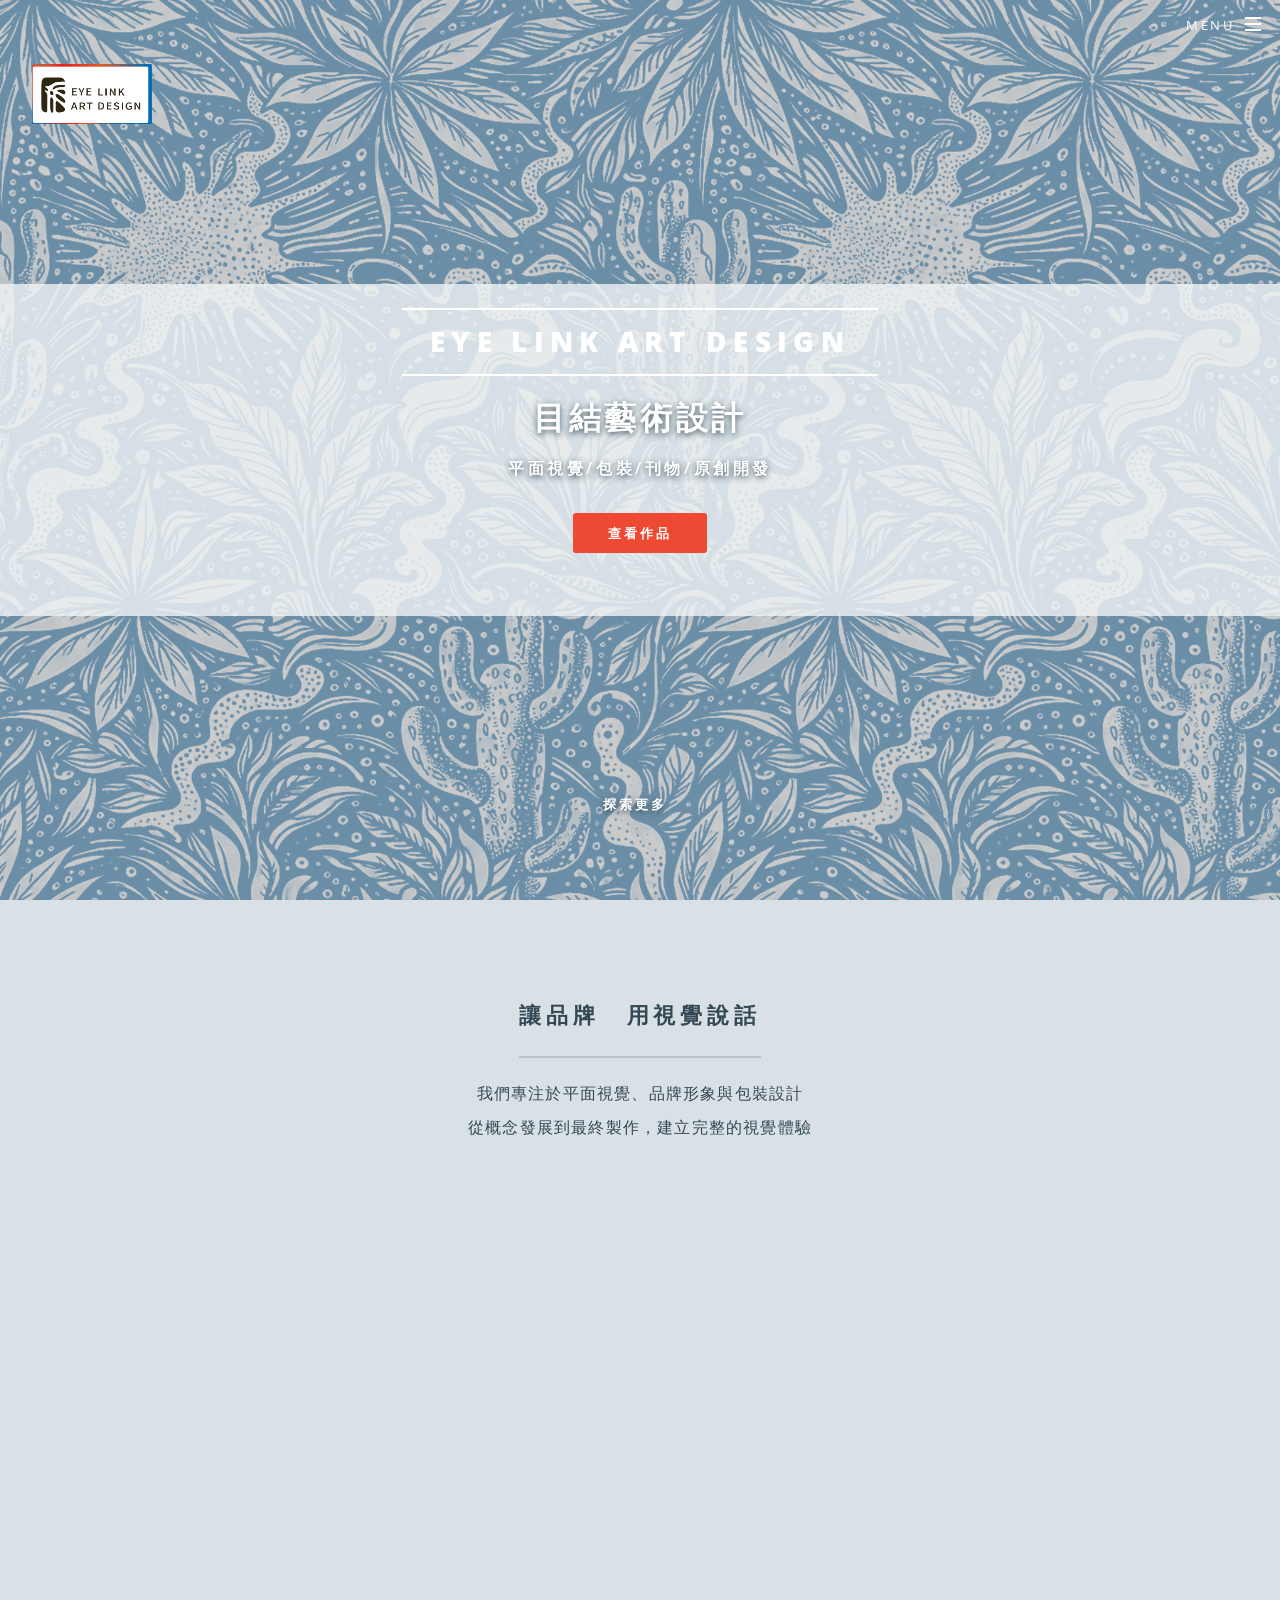
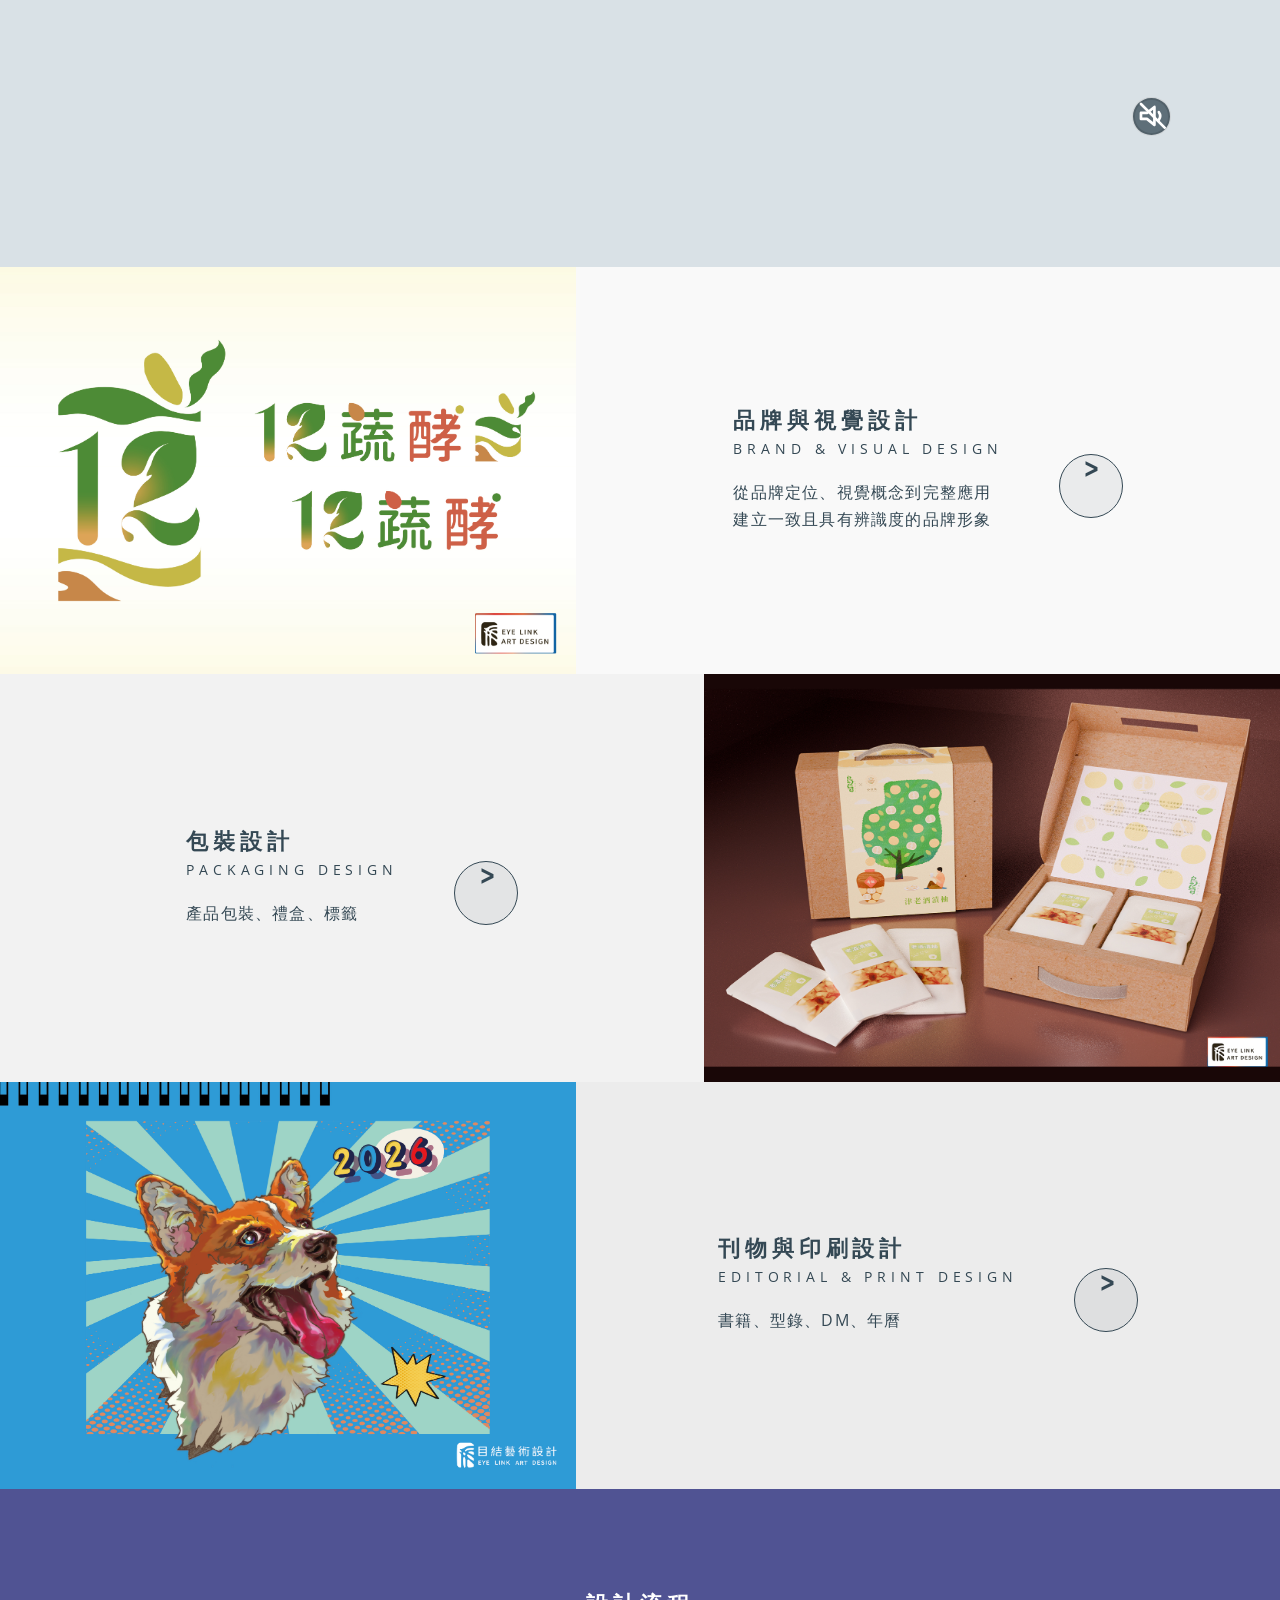
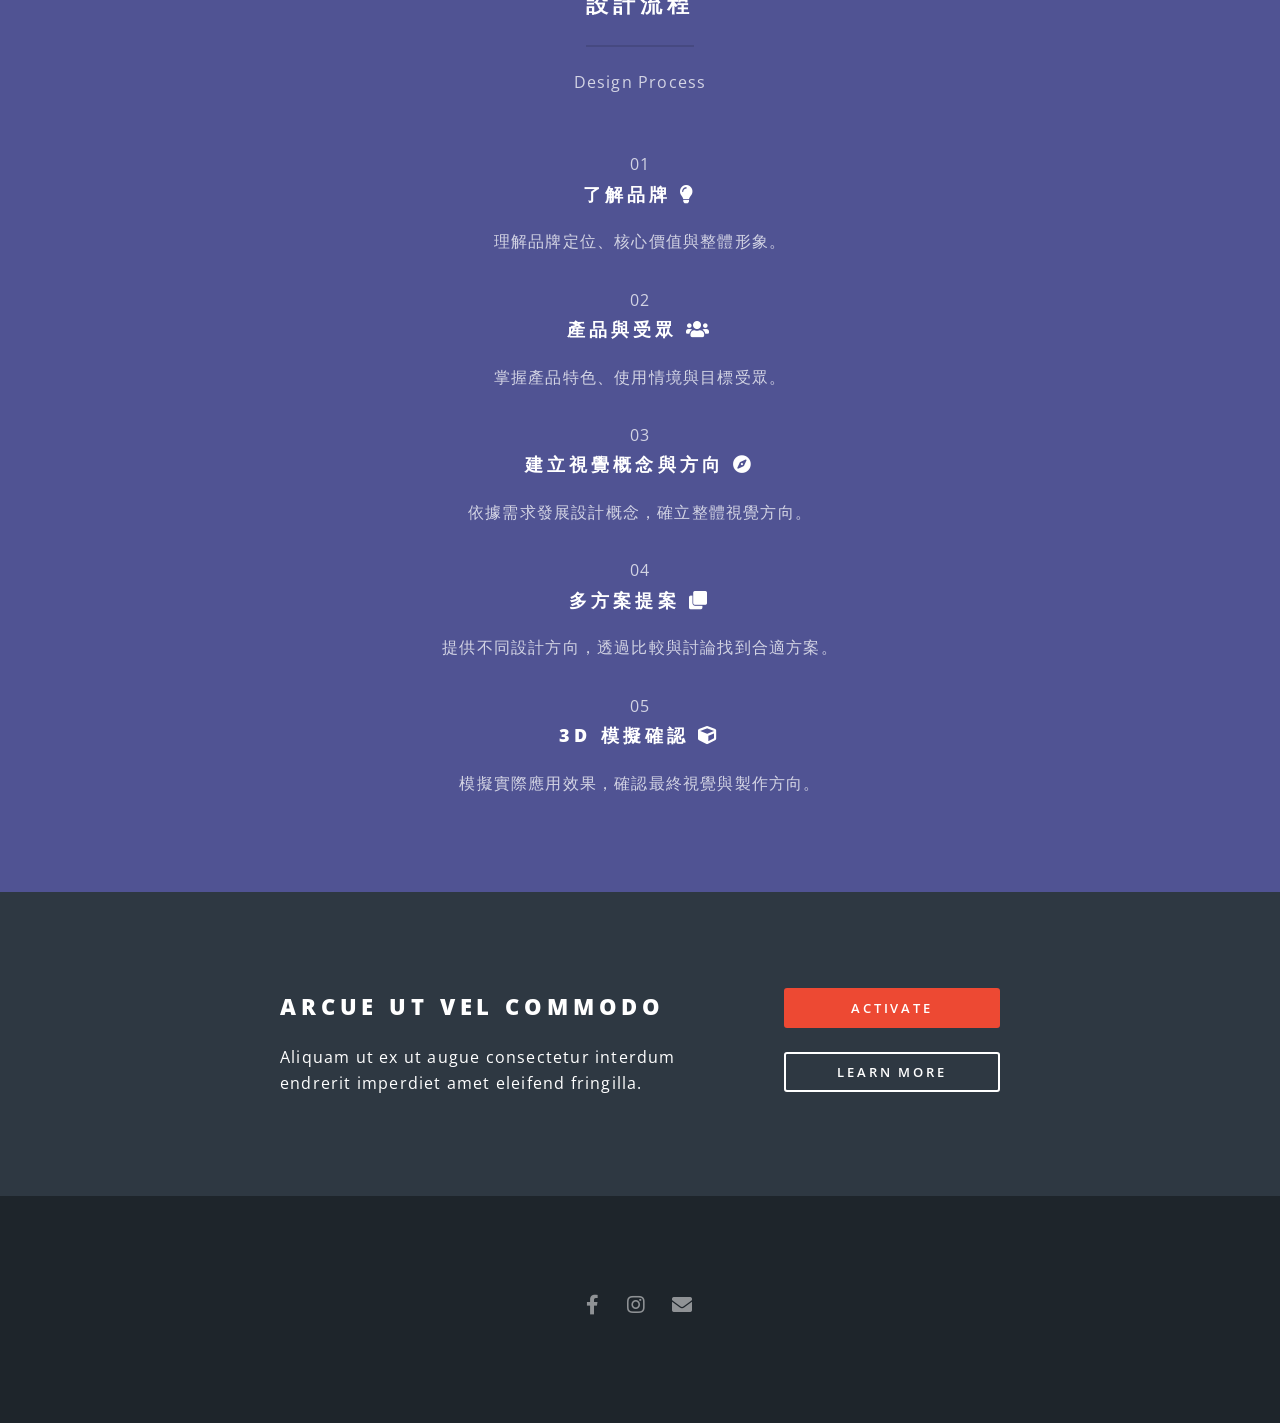
==== index.html @ 2009f918 "Add files via upload" ====
<!DOCTYPE HTML>
<!--
	EyeLink Art Design by HTML5 UP
	html5up.net | @ajlkn
	Free for personal and commercial use under the CCA 3.0 license (html5up.net/license)
-->
<html>
	<head>
		<title>Eye Link Art Design</title>
		<meta charset="utf-8" />
		<meta name="viewport" content="width=device-width, initial-scale=1, user-scalable=no" />
		<link rel="stylesheet" href="assets/css/main.css" />
		<noscript><link rel="stylesheet" href="assets/css/noscript.css" /></noscript>
	</head>
	<body class="landing is-preload">

		<!-- Page Wrapper -->
			<div id="page-wrapper">

				<!-- Header -->
					<header id="header" class="alt">
						<img class="logo-animation" src="images/logo.png" alt="Eye Link Art Design">
						<h1><a href="index.html">Eye Link Art Design</a></h1>
						<nav id="nav">
							<ul>
								<li class="special">
									<a href="#menu" class="menuToggle"><span>Menu</span></a>
									<div id="menu">
										<ul>
											<li><a href="#banner">首頁</a></li>
											<li><a href="#one">關於我們</a></li>
											<li><a href="#two">作品案例</a></li>
											<li><a href="#three">設計流程</a></li>
											<li><a href="#cta">聯絡我們</a></li>
										</ul>
									</div>
								</li>
							</ul>
						</nav>
					</header>

				<!-- Banner -->
					<section id="banner">
					<div class="inner">
							<h2>Eye Link Art Design</h2>
							<p>
								<span class="banner-line">目結藝術設計</span>
								<span class="banner-line">平面視覺/包裝/刊物/原創開發</span>
							</p>	
							<ul class="actions special">
								<li><a href="#two" class="button primary">查看作品</a></li>
							</ul>
						</div>
						<a href="#one" class="more scrolly">探索更多</a>
					</section>

				<!-- One -->
					<section id="one" class="wrapper style1 special">
						<div class="inner">
							<header class="major">
								<h2>讓品牌　用視覺說話</h2>
								<p>
									<span class="about-line">我們專注於平面視覺、品牌形象與包裝設計</span>
									<span class="about-line">從概念發展到最終製作，建立完整的視覺體驗</span>
								</p>	
							</header>
						</div>

						<!-- About Video -->
						 <div class="about-video">
							<video autoplay muted loop playsinline>
								<source src="images/video.mp4" type="video/mp4">
								您的瀏覽器不支援影片播放。
							</video>

							<button class="video-sound" type="button" aria-label="開啟聲音">
								<svg class="sound-icon" viewBox="0 0 24 24" aria-hidden="true">
									<path d="M4 10v4h4l5 4V6l-5 4H4z"></path>
									<path d="M16 9.5c1 1.4 1 3.6 0 5"></path>
									<path class="sound-mute-line" d="M4 4L20 20"></path>
								</svg>	
							</button>	
						</div>

					</section>

				<!-- Two -->
					<section id="two" class="wrapper alt style2">
						<section class="spotlight">
							<div class="image">
								<img src="images/pic01.jpg" alt="" />
							</div>
							
							<div class="content">
								<div class="service-text">
								<h2>
									品牌與視覺設計<br />
									<span class="en-title">Brand & Visual Design</span>
								</h2>
								<p>
									<span class="two-line">從品牌定位、視覺概念到完整應用</span>
									<span class="two-line">建立一致且具有辨識度的品牌形象</span>
								</p>	
								</div>

								<a href="branding.html" class="service-arrow" aria-label="查看品牌與視覺設計作品">
									<span>˃</span>
								</a>
							</div>
						</section>
						<section class="spotlight">
							<div class="image">
								<img src="images/pic02.jpg" alt="" />
							</div>
							
							<div class="content">
								<div class="service-text">
								<h2>
									包裝設計<br />
									<span class="en-title">Packaging Design</span>
								</h2>	
								<p>產品包裝、禮盒、標籤</p>
								</div>

								<a href="packaging.html" class="service-arrow" aria-label="查看包裝設計作品">
									<span>˃</span>
								</a>
							</div>		
						</section>
						<section class="spotlight">
							<div class="image">
								<img src="images/pic03.jpg" alt="" />
							</div>
							
							<div class="content">
								<div class="service-text">
								<h2>
									刊物與印刷設計<br />
									<span class="en-title">Editorial & Print Design</span>
								</h2>	
								<p>書籍、型錄、DM、年曆</p>
								</div>

								<a href="publication.html" class="service-arrow" aria-label="查看刊物與印刷設計作品">
									<span>˃</span>
								</a>
							</div>	
						</section>
					</section>

				<!-- Three -->
					<section id="three" class="wrapper style3 special">
						<div class="inner">
							<header class="major">
								<h2>設計流程</h2>
								<p>Design Process</p>
							</header>

							<div class="design-process">

								<div class="process-item">
									<span class="process-number">01</span>
									<h3>了解品牌 <span class="process-icon icon solid fa-lightbulb"></span></h3>
									<p>理解品牌定位、核心價值與整體形象。</p>
								</div>	

								<div class="process-item">
									<span class="process-number">02</span>
									<h3>產品與受眾 <span class="process-icon icon solid fa-users"></span></h3>
									<p>掌握產品特色、使用情境與目標受眾。</p>
								</div>

								<div class="process-item">
									<span class="process-number">03</span>
									<h3>建立視覺概念與方向 <span class="process-icon icon solid fa-compass"></span></h3>
									<p>依據需求發展設計概念，確立整體視覺方向。</p>
								</div>

								<div class="process-item">
									<span class="process-number">04</span>
									<h3>多方案提案 <span class="process-icon icon solid fa-clone"></span></h3>
									<p>提供不同設計方向，透過比較與討論找到合適方案。</p>
								</div>

								<div class="process-item">
									<span class="process-number">05</span>
									<h3>3D 模擬確認 <span class="process-icon icon solid fa-cube"></span></h3>
									<p>模擬實際應用效果，確認最終視覺與製作方向。</p>
								</div>

							</div>
							
						</div>
					</section>

				<!-- CTA -->
					<section id="cta" class="wrapper style4">
						<div class="inner">
							<header>
								<h2>Arcue ut vel commodo</h2>
								<p>Aliquam ut ex ut augue consectetur interdum endrerit imperdiet amet eleifend fringilla.</p>
							</header>
							<ul class="actions stacked">
								<li><a href="#" class="button fit primary">Activate</a></li>
								<li><a href="#" class="button fit">Learn More</a></li>
							</ul>
						</div>
					</section>

				<!-- Footer -->
					<footer id="footer">
						<ul class="icons">
							<li><a href="#" class="icon brands fa-facebook-f"><span class="label">Facebook</span></a></li>
							<li><a href="#" class="icon brands fa-instagram"><span class="label">Instagram</span></a></li>
							<li><a href="#" class="icon solid fa-envelope"><span class="label">Email</span></a></li>
						</ul>
					</footer>

			</div>

		<!-- Scripts -->
			<script src="assets/js/jquery.min.js"></script>
			<script src="assets/js/jquery.scrollex.min.js"></script>
			<script src="assets/js/jquery.scrolly.min.js"></script>
			<script src="assets/js/browser.min.js"></script>
			<script src="assets/js/breakpoints.min.js"></script>
			<script src="assets/js/util.js"></script>
			<script src="assets/js/main.js"></script>

	<script>
    const video = document.querySelector('#one .about-video video');
    const soundButton = document.querySelector('#one .video-sound');
    const muteLine = document.querySelector('#one .sound-mute-line');

    video.volume = 0.8;

    soundButton.addEventListener('click', function () {
        video.muted = !video.muted;

        if (video.muted) {
            muteLine.style.display = 'block';
            this.setAttribute('aria-label', '開啟聲音');
        } else {
            muteLine.style.display = 'none';
            this.setAttribute('aria-label', '關閉聲音');
            video.play();
        }
    });
</script>		
	</body>
</html>
---- assets/css/main.css ----
@import url(fontawesome-all.min.css);
@import url("https://fonts.googleapis.com/css?family=Open+Sans:400,400italic,600,600italic,800,800italic");

/*
	Spectral by HTML5 UP
	html5up.net | @ajlkn
	Free for personal and commercial use under the CCA 3.0 license (html5up.net/license)
*/

html, body, div, span, applet, object,
iframe, h1, h2, h3, h4, h5, h6, p, blockquote,
pre, a, abbr, acronym, address, big, cite,
code, del, dfn, em, img, ins, kbd, q, s, samp,
small, strike, strong, sub, sup, tt, var, b,
u, i, center, dl, dt, dd, ol, ul, li, fieldset,
form, label, legend, table, caption, tbody,
tfoot, thead, tr, th, td, article, aside,
canvas, details, embed, figure, figcaption,
footer, header, hgroup, menu, nav, output, ruby,
section, summary, time, mark, audio, video {
	margin: 0;
	padding: 0;
	border: 0;
	font-size: 100%;
	font: inherit;
	vertical-align: baseline;}

article, aside, details, figcaption, figure,
footer, header, hgroup, menu, nav, section {
	display: block;}

body {
	line-height: 1;
}

ol, ul {
	list-style: none;
}

blockquote, q {
	quotes: none;
}

	blockquote:before, blockquote:after, q:before, q:after {
		content: '';
		content: none;
	}

table {
	border-collapse: collapse;
	border-spacing: 0;
}

body {
	-webkit-text-size-adjust: none;
}

mark {
	background-color: transparent;
	color: inherit;
}

input::-moz-focus-inner {
	border: 0;
	padding: 0;
}

input, select, textarea {
	-moz-appearance: none;
	-webkit-appearance: none;
	-ms-appearance: none;
	appearance: none;
}

/* Basic */

	@-ms-viewport {
		width: device-width;
	}

	html {
		box-sizing: border-box;
	}

	*, *:before, *:after {
		box-sizing: inherit;
	}

	body {
		background: #2e3842;
	}

		body.is-preload *, body.is-preload *:before, body.is-preload *:after {
			-moz-animation: none !important;
			-webkit-animation: none !important;
			-ms-animation: none !important;
			animation: none !important;
			-moz-transition: none !important;
			-webkit-transition: none !important;
			-ms-transition: none !important;
			transition: none !important;
		}

	body, input, select, textarea {
		color: #fff;
		font-family: "Open Sans", Helvetica, sans-serif;
		font-size: 15pt;
		font-weight: 400;
		letter-spacing: 0.075em;
		line-height: 1.65em;
	}

		@media screen and (max-width: 1680px) {

			body, input, select, textarea {
				font-size: 13pt;
			}

		}

		@media screen and (max-width: 1280px) {

			body, input, select, textarea {
				font-size: 12pt;
			}

		}

		@media screen and (max-width: 736px) {

			body, input, select, textarea {
				font-size: 11pt;
				letter-spacing: 0.0375em;
			}

		}

	a {
		-moz-transition: color 0.2s ease, border-bottom-color 0.2s ease;
		-webkit-transition: color 0.2s ease, border-bottom-color 0.2s ease;
		-ms-transition: color 0.2s ease, border-bottom-color 0.2s ease;
		transition: color 0.2s ease, border-bottom-color 0.2s ease;
		border-bottom: dotted 1px;
		color: inherit;
		text-decoration: none;
	}

		a:hover {
			border-bottom-color: transparent;
		}

	strong, b {
		color: #fff;
		font-weight: 600;
	}

	em, i {
		font-style: italic;
	}

	p {
		margin: 0 0 2em 0;
	}

	h1, h2, h3, h4, h5, h6 {
		color: #fff;
		font-weight: 800;
		letter-spacing: 0.225em;
		line-height: 1em;
		margin: 0 0 1em 0;
		text-transform: uppercase;
	}

		h1 a, h2 a, h3 a, h4 a, h5 a, h6 a {
			color: inherit;
			text-decoration: none;
		}

	h2 {
		font-size: 1.35em;
		line-height: 1.75em;
	}

		@media screen and (max-width: 736px) {

			h2 {
				font-size: 1.1em;
				line-height: 1.65em;
			}

		}

	h3 {
		font-size: 1.15em;
		line-height: 1.75em;
	}

		@media screen and (max-width: 736px) {

			h3 {
				font-size: 1em;
				line-height: 1.65em;
			}

		}

	h4 {
		font-size: 1em;
		line-height: 1.5em;
	}

	h5 {
		font-size: 0.8em;
		line-height: 1.5em;
	}

	h6 {
		font-size: 0.7em;
		line-height: 1.5em;
	}

	sub {
		font-size: 0.8em;
		position: relative;
		top: 0.5em;
	}

	sup {
		font-size: 0.8em;
		position: relative;
		top: -0.5em;
	}

	hr {
		border: 0;
		border-bottom: solid 2px #fff;
		margin: 3em 0;
	}

		hr.major {
			margin: 4.5em 0;
		}

	blockquote {
		border-left: solid 4px #fff;
		font-style: italic;
		margin: 0 0 2em 0;
		padding: 0.5em 0 0.5em 2em;
	}

	code {
		background: rgba(144, 144, 144, 0.25);
		border-radius: 3px;
		font-family: "Courier New", monospace;
		font-size: 0.9em;
		letter-spacing: 0;
		margin: 0 0.25em;
		padding: 0.25em 0.65em;
	}

	pre {
		-webkit-overflow-scrolling: touch;
		font-family: "Courier New", monospace;
		font-size: 0.9em;
		margin: 0 0 2em 0;
	}

		pre code {
			display: block;
			line-height: 1.75em;
			padding: 1em 1.5em;
			overflow-x: auto;
		}

	.align-left {
		text-align: left;
	}

	.align-center {
		text-align: center;
	}

	.align-right {
		text-align: right;
	}

/* Row */

	.row {
		display: flex;
		flex-wrap: wrap;
		box-sizing: border-box;
		align-items: stretch;
	}

		.row > * {
			box-sizing: border-box;
		}

		.row.gtr-uniform > * > :last-child {
			margin-bottom: 0;
		}

		.row.aln-left {
			justify-content: flex-start;
		}

		.row.aln-center {
			justify-content: center;
		}

		.row.aln-right {
			justify-content: flex-end;
		}

		.row.aln-top {
			align-items: flex-start;
		}

		.row.aln-middle {
			align-items: center;
		}

		.row.aln-bottom {
			align-items: flex-end;
		}

		.row > .imp {
			order: -1;
		}

		.row > .col-1 {
			width: 8.33333%;
		}

		.row > .off-1 {
			margin-left: 8.33333%;
		}

		.row > .col-2 {
			width: 16.66667%;
		}

		.row > .off-2 {
			margin-left: 16.66667%;
		}

		.row > .col-3 {
			width: 25%;
		}

		.row > .off-3 {
			margin-left: 25%;
		}

		.row > .col-4 {
			width: 33.33333%;
		}

		.row > .off-4 {
			margin-left: 33.33333%;
		}

		.row > .col-5 {
			width: 41.66667%;
		}

		.row > .off-5 {
			margin-left: 41.66667%;
		}

		.row > .col-6 {
			width: 50%;
		}

		.row > .off-6 {
			margin-left: 50%;
		}

		.row > .col-7 {
			width: 58.33333%;
		}

		.row > .off-7 {
			margin-left: 58.33333%;
		}

		.row > .col-8 {
			width: 66.66667%;
		}

		.row > .off-8 {
			margin-left: 66.66667%;
		}

		.row > .col-9 {
			width: 75%;
		}

		.row > .off-9 {
			margin-left: 75%;
		}

		.row > .col-10 {
			width: 83.33333%;
		}

		.row > .off-10 {
			margin-left: 83.33333%;
		}

		.row > .col-11 {
			width: 91.66667%;
		}

		.row > .off-11 {
			margin-left: 91.66667%;
		}

		.row > .col-12 {
			width: 100%;
		}

		.row > .off-12 {
			margin-left: 100%;
		}

		.row.gtr-0 {
			margin-top: 0;
			margin-left: 0em;
		}

			.row.gtr-0 > * {
				padding: 0 0 0 0em;
			}

			.row.gtr-0.gtr-uniform {
				margin-top: 0em;
			}

				.row.gtr-0.gtr-uniform > * {
					padding-top: 0em;
				}

		.row.gtr-25 {
			margin-top: 0;
			margin-left: -0.375em;
		}

			.row.gtr-25 > * {
				padding: 0 0 0 0.375em;
			}

			.row.gtr-25.gtr-uniform {
				margin-top: -0.375em;
			}

				.row.gtr-25.gtr-uniform > * {
					padding-top: 0.375em;
				}

		.row.gtr-50 {
			margin-top: 0;
			margin-left: -0.75em;
		}

			.row.gtr-50 > * {
				padding: 0 0 0 0.75em;
			}

			.row.gtr-50.gtr-uniform {
				margin-top: -0.75em;
			}

				.row.gtr-50.gtr-uniform > * {
					padding-top: 0.75em;
				}

		.row {
			margin-top: 0;
			margin-left: -1.5em;
		}

			.row > * {
				padding: 0 0 0 1.5em;
			}

			.row.gtr-uniform {
				margin-top: -1.5em;
			}

				.row.gtr-uniform > * {
					padding-top: 1.5em;
				}

		.row.gtr-150 {
			margin-top: 0;
			margin-left: -2.25em;
		}

			.row.gtr-150 > * {
				padding: 0 0 0 2.25em;
			}

			.row.gtr-150.gtr-uniform {
				margin-top: -2.25em;
			}

				.row.gtr-150.gtr-uniform > * {
					padding-top: 2.25em;
				}

		.row.gtr-200 {
			margin-top: 0;
			margin-left: -3em;
		}

			.row.gtr-200 > * {
				padding: 0 0 0 3em;
			}

			.row.gtr-200.gtr-uniform {
				margin-top: -3em;
			}

				.row.gtr-200.gtr-uniform > * {
					padding-top: 3em;
				}

		@media screen and (max-width: 1680px) {

			.row {
				display: flex;
				flex-wrap: wrap;
				box-sizing: border-box;
				align-items: stretch;
			}

				.row > * {
					box-sizing: border-box;
				}

				.row.gtr-uniform > * > :last-child {
					margin-bottom: 0;
				}

				.row.aln-left {
					justify-content: flex-start;
				}

				.row.aln-center {
					justify-content: center;
				}

				.row.aln-right {
					justify-content: flex-end;
				}

				.row.aln-top {
					align-items: flex-start;
				}

				.row.aln-middle {
					align-items: center;
				}

				.row.aln-bottom {
					align-items: flex-end;
				}

				.row > .imp-xlarge {
					order: -1;
				}

				.row > .col-1-xlarge {
					width: 8.33333%;
				}

				.row > .off-1-xlarge {
					margin-left: 8.33333%;
				}

				.row > .col-2-xlarge {
					width: 16.66667%;
				}

				.row > .off-2-xlarge {
					margin-left: 16.66667%;
				}

				.row > .col-3-xlarge {
					width: 25%;
				}

				.row > .off-3-xlarge {
					margin-left: 25%;
				}

				.row > .col-4-xlarge {
					width: 33.33333%;
				}

				.row > .off-4-xlarge {
					margin-left: 33.33333%;
				}

				.row > .col-5-xlarge {
					width: 41.66667%;
				}

				.row > .off-5-xlarge {
					margin-left: 41.66667%;
				}

				.row > .col-6-xlarge {
					width: 50%;
				}

				.row > .off-6-xlarge {
					margin-left: 50%;
				}

				.row > .col-7-xlarge {
					width: 58.33333%;
				}

				.row > .off-7-xlarge {
					margin-left: 58.33333%;
				}

				.row > .col-8-xlarge {
					width: 66.66667%;
				}

				.row > .off-8-xlarge {
					margin-left: 66.66667%;
				}

				.row > .col-9-xlarge {
					width: 75%;
				}

				.row > .off-9-xlarge {
					margin-left: 75%;
				}

				.row > .col-10-xlarge {
					width: 83.33333%;
				}

				.row > .off-10-xlarge {
					margin-left: 83.33333%;
				}

				.row > .col-11-xlarge {
					width: 91.66667%;
				}

				.row > .off-11-xlarge {
					margin-left: 91.66667%;
				}

				.row > .col-12-xlarge {
					width: 100%;
				}

				.row > .off-12-xlarge {
					margin-left: 100%;
				}

				.row.gtr-0 {
					margin-top: 0;
					margin-left: 0em;
				}

					.row.gtr-0 > * {
						padding: 0 0 0 0em;
					}

					.row.gtr-0.gtr-uniform {
						margin-top: 0em;
					}

						.row.gtr-0.gtr-uniform > * {
							padding-top: 0em;
						}

				.row.gtr-25 {
					margin-top: 0;
					margin-left: -0.375em;
				}

					.row.gtr-25 > * {
						padding: 0 0 0 0.375em;
					}

					.row.gtr-25.gtr-uniform {
						margin-top: -0.375em;
					}

						.row.gtr-25.gtr-uniform > * {
							padding-top: 0.375em;
						}

				.row.gtr-50 {
					margin-top: 0;
					margin-left: -0.75em;
				}
#banner:after
					.row.gtr-50 > * {
						padding: 0 0 0 0.75em;
					}

					.row.gtr-50.gtr-uniform {
						margin-top: -0.75em;
					}

						.row.gtr-50.gtr-uniform > * {
							padding-top: 0.75em;
						}

				.row {
					margin-top: 0;
					margin-left: -1.5em;
				}

					.row > * {
						padding: 0 0 0 1.5em;
					}

					.row.gtr-uniform {
						margin-top: -1.5em;
					}

						.row.gtr-uniform > * {
							padding-top: 1.5em;
						}

				.row.gtr-150 {
					margin-top: 0;
					margin-left: -2.25em;
				}

					.row.gtr-150 > * {
						padding: 0 0 0 2.25em;
					}

					.row.gtr-150.gtr-uniform {
						margin-top: -2.25em;
					}

						.row.gtr-150.gtr-uniform > * {
							padding-top: 2.25em;
						}

				.row.gtr-200 {
					margin-top: 0;
					margin-left: -3em;
				}

					.row.gtr-200 > * {
						padding: 0 0 0 3em;
					}

					.row.gtr-200.gtr-uniform {
						margin-top: -3em;
					}

						.row.gtr-200.gtr-uniform > * {
							padding-top: 3em;
						}

		}

		@media screen and (max-width: 1280px) {

			.row {
				display: flex;
				flex-wrap: wrap;
				box-sizing: border-box;
				align-items: stretch;
			}

				.row > * {
					box-sizing: border-box;
				}

				.row.gtr-uniform > * > :last-child {
					margin-bottom: 0;
				}

				.row.aln-left {
					justify-content: flex-start;
				}

				.row.aln-center {
					justify-content: center;
				}

				.row.aln-right {
					justify-content: flex-end;
				}

				.row.aln-top {
					align-items: flex-start;
				}

				.row.aln-middle {
					align-items: center;
				}

				.row.aln-bottom {
					align-items: flex-end;
				}

				.row > .imp-large {
					order: -1;
				}

				.row > .col-1-large {
					width: 8.33333%;
				}

				.row > .off-1-large {
					margin-left: 8.33333%;
				}

				.row > .col-2-large {
					width: 16.66667%;
				}

				.row > .off-2-large {
					margin-left: 16.66667%;
				}

				.row > .col-3-large {
					width: 25%;
				}

				.row > .off-3-large {
					margin-left: 25%;
				}

				.row > .col-4-large {
					width: 33.33333%;
				}

				.row > .off-4-large {
					margin-left: 33.33333%;
				}

				.row > .col-5-large {
					width: 41.66667%;
				}

				.row > .off-5-large {
					margin-left: 41.66667%;
				}

				.row > .col-6-large {
					width: 50%;
				}

				.row > .off-6-large {
					margin-left: 50%;
				}

				.row > .col-7-large {
					width: 58.33333%;
				}

				.row > .off-7-large {
					margin-left: 58.33333%;
				}

				.row > .col-8-large {
					width: 66.66667%;
				}

				.row > .off-8-large {
					margin-left: 66.66667%;
				}

				.row > .col-9-large {
					width: 75%;
				}

				.row > .off-9-large {
					margin-left: 75%;
				}

				.row > .col-10-large {
					width: 83.33333%;
				}

				.row > .off-10-large {
					margin-left: 83.33333%;
				}

				.row > .col-11-large {
					width: 91.66667%;
				}

				.row > .off-11-large {
					margin-left: 91.66667%;
				}

				.row > .col-12-large {
					width: 100%;
				}

				.row > .off-12-large {
					margin-left: 100%;
				}

				.row.gtr-0 {
					margin-top: 0;
					margin-left: 0em;
				}

					.row.gtr-0 > * {
						padding: 0 0 0 0em;
					}

					.row.gtr-0.gtr-uniform {
						margin-top: 0em;
					}

						.row.gtr-0.gtr-uniform > * {
							padding-top: 0em;
						}

				.row.gtr-25 {
					margin-top: 0;
					margin-left: -0.375em;
				}

					.row.gtr-25 > * {
						padding: 0 0 0 0.375em;
					}

					.row.gtr-25.gtr-uniform {
						margin-top: -0.375em;
					}

						.row.gtr-25.gtr-uniform > * {
							padding-top: 0.375em;
						}

				.row.gtr-50 {
					margin-top: 0;
					margin-left: -0.75em;
				}

					.row.gtr-50 > * {
						padding: 0 0 0 0.75em;
					}

					.row.gtr-50.gtr-uniform {
						margin-top: -0.75em;
					}

						.row.gtr-50.gtr-uniform > * {
							padding-top: 0.75em;
						}

				.row {
					margin-top: 0;
					margin-left: -1.5em;
				}

					.row > * {
						padding: 0 0 0 1.5em;
					}

					.row.gtr-uniform {
						margin-top: -1.5em;
					}

						.row.gtr-uniform > * {
							padding-top: 1.5em;
						}

				.row.gtr-150 {
					margin-top: 0;
					margin-left: -2.25em;
				}

					.row.gtr-150 > * {
						padding: 0 0 0 2.25em;
					}

					.row.gtr-150.gtr-uniform {
						margin-top: -2.25em;
					}

						.row.gtr-150.gtr-uniform > * {
							padding-top: 2.25em;
						}

				.row.gtr-200 {
					margin-top: 0;
					margin-left: -3em;
				}

					.row.gtr-200 > * {
						padding: 0 0 0 3em;
					}

					.row.gtr-200.gtr-uniform {
						margin-top: -3em;
					}

						.row.gtr-200.gtr-uniform > * {
							padding-top: 3em;
						}

		}

		@media screen and (max-width: 980px) {

			.row {
				display: flex;
				flex-wrap: wrap;
				box-sizing: border-box;
				align-items: stretch;
			}

				.row > * {
					box-sizing: border-box;
				}

				.row.gtr-uniform > * > :last-child {
					margin-bottom: 0;
				}

				.row.aln-left {
					justify-content: flex-start;
				}

				.row.aln-center {
					justify-content: center;
				}

				.row.aln-right {
					justify-content: flex-end;
				}

				.row.aln-top {
					align-items: flex-start;
				}

				.row.aln-middle {
					align-items: center;
				}

				.row.aln-bottom {
					align-items: flex-end;
				}

				.row > .imp-medium {
					order: -1;
				}

				.row > .col-1-medium {
					width: 8.33333%;
				}

				.row > .off-1-medium {
					margin-left: 8.33333%;
				}

				.row > .col-2-medium {
					width: 16.66667%;
				}

				.row > .off-2-medium {
					margin-left: 16.66667%;
				}

				.row > .col-3-medium {
					width: 25%;
				}

				.row > .off-3-medium {
					margin-left: 25%;
				}

				.row > .col-4-medium {
					width: 33.33333%;
				}

				.row > .off-4-medium {
					margin-left: 33.33333%;
				}

				.row > .col-5-medium {
					width: 41.66667%;
				}

				.row > .off-5-medium {
					margin-left: 41.66667%;
				}

				.row > .col-6-medium {
					width: 50%;
				}

				.row > .off-6-medium {
					margin-left: 50%;
				}

				.row > .col-7-medium {
					width: 58.33333%;
				}

				.row > .off-7-medium {
					margin-left: 58.33333%;
				}

				.row > .col-8-medium {
					width: 66.66667%;
				}

				.row > .off-8-medium {
					margin-left: 66.66667%;
				}

				.row > .col-9-medium {
					width: 75%;
				}

				.row > .off-9-medium {
					margin-left: 75%;
				}

				.row > .col-10-medium {
					width: 83.33333%;
				}

				.row > .off-10-medium {
					margin-left: 83.33333%;
				}

				.row > .col-11-medium {
					width: 91.66667%;
				}

				.row > .off-11-medium {
					margin-left: 91.66667%;
				}

				.row > .col-12-medium {
					width: 100%;
				}

				.row > .off-12-medium {
					margin-left: 100%;
				}

				.row.gtr-0 {
					margin-top: 0;
					margin-left: 0em;
				}

					.row.gtr-0 > * {
						padding: 0 0 0 0em;
					}

					.row.gtr-0.gtr-uniform {
						margin-top: 0em;
					}

						.row.gtr-0.gtr-uniform > * {
							padding-top: 0em;
						}

				.row.gtr-25 {
					margin-top: 0;
					margin-left: -0.375em;
				}

					.row.gtr-25 > * {
						padding: 0 0 0 0.375em;
					}

					.row.gtr-25.gtr-uniform {
						margin-top: -0.375em;
					}

						.row.gtr-25.gtr-uniform > * {
							padding-top: 0.375em;
						}

				.row.gtr-50 {
					margin-top: 0;
					margin-left: -0.75em;
				}

					.row.gtr-50 > * {
						padding: 0 0 0 0.75em;
					}

					.row.gtr-50.gtr-uniform {
						margin-top: -0.75em;
					}

						.row.gtr-50.gtr-uniform > * {
							padding-top: 0.75em;
						}

				.row {
					margin-top: 0;
					margin-left: -1.5em;
				}

					.row > * {
						padding: 0 0 0 1.5em;
					}

					.row.gtr-uniform {
						margin-top: -1.5em;
					}

						.row.gtr-uniform > * {
							padding-top: 1.5em;
						}

				.row.gtr-150 {
					margin-top: 0;
					margin-left: -2.25em;
				}

					.row.gtr-150 > * {
						padding: 0 0 0 2.25em;
					}

					.row.gtr-150.gtr-uniform {
						margin-top: -2.25em;
					}

						.row.gtr-150.gtr-uniform > * {
							padding-top: 2.25em;
						}

				.row.gtr-200 {
					margin-top: 0;
					margin-left: -3em;
				}

					.row.gtr-200 > * {
						padding: 0 0 0 3em;
					}

					.row.gtr-200.gtr-uniform {
						margin-top: -3em;
					}

						.row.gtr-200.gtr-uniform > * {
							padding-top: 3em;
						}

		}

		@media screen and (max-width: 736px) {

			.row {
				display: flex;
				flex-wrap: wrap;
				box-sizing: border-box;
				align-items: stretch;
			}

				.row > * {
					box-sizing: border-box;
				}

				.row.gtr-uniform > * > :last-child {
					margin-bottom: 0;
				}

				.row.aln-left {
					justify-content: flex-start;
				}

				.row.aln-center {
					justify-content: center;
				}

				.row.aln-right {
					justify-content: flex-end;
				}

				.row.aln-top {
					align-items: flex-start;
				}

				.row.aln-middle {
					align-items: center;
				}

				.row.aln-bottom {
					align-items: flex-end;
				}

				.row > .imp-small {
					order: -1;
				}

				.row > .col-1-small {
					width: 8.33333%;
				}

				.row > .off-1-small {
					margin-left: 8.33333%;
				}

				.row > .col-2-small {
					width: 16.66667%;
				}

				.row > .off-2-small {
					margin-left: 16.66667%;
				}

				.row > .col-3-small {
					width: 25%;
				}

				.row > .off-3-small {
					margin-left: 25%;
				}

				.row > .col-4-small {
					width: 33.33333%;
				}

				.row > .off-4-small {
					margin-left: 33.33333%;
				}

				.row > .col-5-small {
					width: 41.66667%;
				}

				.row > .off-5-small {
					margin-left: 41.66667%;
				}

				.row > .col-6-small {
					width: 50%;
				}

				.row > .off-6-small {
					margin-left: 50%;
				}

				.row > .col-7-small {
					width: 58.33333%;
				}

				.row > .off-7-small {
					margin-left: 58.33333%;
				}

				.row > .col-8-small {
					width: 66.66667%;
				}

				.row > .off-8-small {
					margin-left: 66.66667%;
				}

				.row > .col-9-small {
					width: 75%;
				}

				.row > .off-9-small {
					margin-left: 75%;
				}

				.row > .col-10-small {
					width: 83.33333%;
				}

				.row > .off-10-small {
					margin-left: 83.33333%;
				}

				.row > .col-11-small {
					width: 91.66667%;
				}

				.row > .off-11-small {
					margin-left: 91.66667%;
				}

				.row > .col-12-small {
					width: 100%;
				}

				.row > .off-12-small {
					margin-left: 100%;
				}

				.row.gtr-0 {
					margin-top: 0;
					margin-left: 0em;
				}

					.row.gtr-0 > * {
						padding: 0 0 0 0em;
					}

					.row.gtr-0.gtr-uniform {
						margin-top: 0em;
					}

						.row.gtr-0.gtr-uniform > * {
							padding-top: 0em;
						}

				.row.gtr-25 {
					margin-top: 0;
					margin-left: -0.375em;
				}

					.row.gtr-25 > * {
						padding: 0 0 0 0.375em;
					}

					.row.gtr-25.gtr-uniform {
						margin-top: -0.375em;
					}

						.row.gtr-25.gtr-uniform > * {
							padding-top: 0.375em;
						}

				.row.gtr-50 {
					margin-top: 0;
					margin-left: -0.75em;
				}

					.row.gtr-50 > * {
						padding: 0 0 0 0.75em;
					}

					.row.gtr-50.gtr-uniform {
						margin-top: -0.75em;
					}

						.row.gtr-50.gtr-uniform > * {
							padding-top: 0.75em;
						}

				.row {
					margin-top: 0;
					margin-left: -1.5em;
				}

					.row > * {
						padding: 0 0 0 1.5em;
					}

					.row.gtr-uniform {
						margin-top: -1.5em;
					}

						.row.gtr-uniform > * {
							padding-top: 1.5em;
						}

				.row.gtr-150 {
					margin-top: 0;
					margin-left: -2.25em;
				}

					.row.gtr-150 > * {
						padding: 0 0 0 2.25em;
					}

					.row.gtr-150.gtr-uniform {
						margin-top: -2.25em;
					}

						.row.gtr-150.gtr-uniform > * {
							padding-top: 2.25em;
						}

				.row.gtr-200 {
					margin-top: 0;
					margin-left: -3em;
				}

					.row.gtr-200 > * {
						padding: 0 0 0 3em;
					}

					.row.gtr-200.gtr-uniform {
						margin-top: -3em;
					}

						.row.gtr-200.gtr-uniform > * {
							padding-top: 3em;
						}

		}

		@media screen and (max-width: 480px) {

			.row {
				display: flex;
				flex-wrap: wrap;
				box-sizing: border-box;
				align-items: stretch;
			}

				.row > * {
					box-sizing: border-box;
				}

				.row.gtr-uniform > * > :last-child {
					margin-bottom: 0;
				}

				.row.aln-left {
					justify-content: flex-start;
				}

				.row.aln-center {
					justify-content: center;
				}

				.row.aln-right {
					justify-content: flex-end;
				}

				.row.aln-top {
					align-items: flex-start;
				}

				.row.aln-middle {
					align-items: center;
				}

				.row.aln-bottom {
					align-items: flex-end;
				}

				.row > .imp-xsmall {
					order: -1;
				}

				.row > .col-1-xsmall {
					width: 8.33333%;
				}

				.row > .off-1-xsmall {
					margin-left: 8.33333%;
				}

				.row > .col-2-xsmall {
					width: 16.66667%;
				}

				.row > .off-2-xsmall {
					margin-left: 16.66667%;
				}

				.row > .col-3-xsmall {
					width: 25%;
				}

				.row > .off-3-xsmall {
					margin-left: 25%;
				}

				.row > .col-4-xsmall {
					width: 33.33333%;
				}

				.row > .off-4-xsmall {
					margin-left: 33.33333%;
				}

				.row > .col-5-xsmall {
					width: 41.66667%;
				}

				.row > .off-5-xsmall {
					margin-left: 41.66667%;
				}

				.row > .col-6-xsmall {
					width: 50%;
				}

				.row > .off-6-xsmall {
					margin-left: 50%;
				}

				.row > .col-7-xsmall {
					width: 58.33333%;
				}

				.row > .off-7-xsmall {
					margin-left: 58.33333%;
				}

				.row > .col-8-xsmall {
					width: 66.66667%;
				}

				.row > .off-8-xsmall {
					margin-left: 66.66667%;
				}

				.row > .col-9-xsmall {
					width: 75%;
				}

				.row > .off-9-xsmall {
					margin-left: 75%;
				}

				.row > .col-10-xsmall {
					width: 83.33333%;
				}

				.row > .off-10-xsmall {
					margin-left: 83.33333%;
				}

				.row > .col-11-xsmall {
					width: 91.66667%;
				}

				.row > .off-11-xsmall {
					margin-left: 91.66667%;
				}

				.row > .col-12-xsmall {
					width: 100%;
				}

				.row > .off-12-xsmall {
					margin-left: 100%;
				}

				.row.gtr-0 {
					margin-top: 0;
					margin-left: 0em;
				}

					.row.gtr-0 > * {
						padding: 0 0 0 0em;
					}

					.row.gtr-0.gtr-uniform {
						margin-top: 0em;
					}

						.row.gtr-0.gtr-uniform > * {
							padding-top: 0em;
						}

				.row.gtr-25 {
					margin-top: 0;
					margin-left: -0.375em;
				}

					.row.gtr-25 > * {
						padding: 0 0 0 0.375em;
					}

					.row.gtr-25.gtr-uniform {
						margin-top: -0.375em;
					}

						.row.gtr-25.gtr-uniform > * {
							padding-top: 0.375em;
						}

				.row.gtr-50 {
					margin-top: 0;
					margin-left: -0.75em;
				}

					.row.gtr-50 > * {
						padding: 0 0 0 0.75em;
					}

					.row.gtr-50.gtr-uniform {
						margin-top: -0.75em;
					}

						.row.gtr-50.gtr-uniform > * {
							padding-top: 0.75em;
						}

				.row {
					margin-top: 0;
					margin-left: -1.5em;
				}

					.row > * {
						padding: 0 0 0 1.5em;
					}

					.row.gtr-uniform {
						margin-top: -1.5em;
					}

						.row.gtr-uniform > * {
							padding-top: 1.5em;
						}

				.row.gtr-150 {
					margin-top: 0;
					margin-left: -2.25em;
				}

					.row.gtr-150 > * {
						padding: 0 0 0 2.25em;
					}

					.row.gtr-150.gtr-uniform {
						margin-top: -2.25em;
					}

						.row.gtr-150.gtr-uniform > * {
							padding-top: 2.25em;
						}

				.row.gtr-200 {
					margin-top: 0;
					margin-left: -3em;
				}

					.row.gtr-200 > * {
						padding: 0 0 0 3em;
					}

					.row.gtr-200.gtr-uniform {
						margin-top: -3em;
					}

						.row.gtr-200.gtr-uniform > * {
							padding-top: 3em;
						}

		}

/* Section/Article */

	section.special, article.special {
		text-align: center;
	}

	header p {
		color: rgba(255, 255, 255, 0.5);
		position: relative;
		top: -0.25em;
	}

	header h3 + p {
		font-size: 1.1em;
	}

	header h4 + p,
	header h5 + p,
	header h6 + p {
		font-size: 0.9em;
	}

	header.major {
		margin: 0 0 3.5em 0;
	}

		header.major h2, header.major h3, header.major h4, header.major h5, header.major h6 {
			border-bottom: solid 2px #fff;
			display: inline-block;
			padding-bottom: 1em;
			position: relative;
		}

			header.major h2:after, header.major h3:after, header.major h4:after, header.major h5:after, header.major h6:after {
				content: '';
				display: block;
				height: 1px;
			}

		header.major p {
			color: #fff;
			top: 0;
		}

		@media screen and (max-width: 736px) {

			header.major {
				margin: 0 0 2em 0;
			}

		}

	@media screen and (max-width: 980px) {

		header br {
			display: none;
		}

	}

/* Form */

	form {
		margin: 0 0 2em 0;
	}

	label {
		color: #fff;
		display: block;
		font-size: 0.9em;
		font-weight: 600;
		margin: 0 0 1em 0;
	}

	input[type="text"],
	input[type="password"],
	input[type="email"],
	select,
	textarea {
		-moz-appearance: none;
		-webkit-appearance: none;
		-ms-appearance: none;
		appearance: none;
		background-color: rgba(144, 144, 144, 0.25);
		border-radius: 3px;
		border: none;
		color: inherit;
		display: block;
		outline: 0;
		padding: 0 1em;
		text-decoration: none;
		width: 100%;
	}

		input[type="text"]:invalid,
		input[type="password"]:invalid,
		input[type="email"]:invalid,
		select:invalid,
		textarea:invalid {
			box-shadow: none;
		}

		input[type="text"]:focus,
		input[type="password"]:focus,
		input[type="email"]:focus,
		select:focus,
		textarea:focus {
			box-shadow: 0 0 0 2px #21b2a6;
		}

	select {
		background-size: 1.25em;
		background-repeat: no-repeat;
		background-position: calc(100% - 1em) center;
		height: 2.75em;
		padding-right: 2.75em;
		text-overflow: ellipsis;
	}

		select:focus::-ms-value {
			background-color: transparent;
		}

		select::-ms-expand {
			display: none;
		}

	input[type="text"],
	input[type="password"],
	input[type="email"],
	select {
		height: 2.75em;
	}

	textarea {
		padding: 0.75em 1em;
	}

	input[type="checkbox"],
	input[type="radio"] {
		-moz-appearance: none;
		-webkit-appearance: none;
		-ms-appearance: none;
		appearance: none;
		display: block;
		float: left;
		margin-right: -2em;
		opacity: 0;
		width: 1em;
		z-index: -1;
	}

		input[type="checkbox"] + label,
		input[type="radio"] + label {
			text-decoration: none;
			color: #fff;
			cursor: pointer;
			display: inline-block;
			font-size: 1em;
			font-weight: 400;
			padding-left: 2.4em;
			padding-right: 0.75em;
			position: relative;
		}

			input[type="checkbox"] + label:before,
			input[type="radio"] + label:before {
				-moz-osx-font-smoothing: grayscale;
				-webkit-font-smoothing: antialiased;
				display: inline-block;
				font-style: normal;
				font-variant: normal;
				text-rendering: auto;
				line-height: 1;
				text-transform: none !important;
				font-family: 'Font Awesome 5 Free';
				font-weight: 900;
			}

			input[type="checkbox"] + label:before,
			input[type="radio"] + label:before {
				background: rgba(144, 144, 144, 0.25);
				border-radius: 3px;
				content: '';
				display: inline-block;
				font-size: 0.8em;
				height: 2.0625em;
				left: 0;
				line-height: 2.0625em;
				position: absolute;
				text-align: center;
				top: 0;
				width: 2.0625em;
			}

		input[type="checkbox"]:checked + label:before,
		input[type="radio"]:checked + label:before {
			background: #2e3842;
			color: #fff;
			content: '\f00c';
		}

		input[type="checkbox"]:focus + label:before,
		input[type="radio"]:focus + label:before {
			box-shadow: 0 0 0 2px #21b2a6;
		}

	input[type="checkbox"] + label:before {
		border-radius: 3px;
	}

	input[type="radio"] + label:before {
		border-radius: 100%;
	}

	::-webkit-input-placeholder {
		color: rgba(255, 255, 255, 0.5) !important;
		opacity: 1.0;
	}

	:-moz-placeholder {
		color: rgba(255, 255, 255, 0.5) !important;
		opacity: 1.0;
	}

	::-moz-placeholder {
		color: rgba(255, 255, 255, 0.5) !important;
		opacity: 1.0;
	}

	:-ms-input-placeholder {
		color: rgba(255, 255, 255, 0.5) !important;
		opacity: 1.0;
	}

/* Box */

	.box {
		border-radius: 3px;
		border: solid 2px #fff;
		margin-bottom: 2em;
		padding: 1.5em;
	}

		.box > :last-child,
		.box > :last-child > :last-child,
		.box > :last-child > :last-child > :last-child {
			margin-bottom: 0;
		}

		.box.alt {
			border: 0;
			border-radius: 0;
			padding: 0;
		}

/* Icon */

	.icon {
		text-decoration: none;
		border-bottom: none;
		position: relative;
	}

		.icon:before {
			-moz-osx-font-smoothing: grayscale;
			-webkit-font-smoothing: antialiased;
			display: inline-block;
			font-style: normal;
			font-variant: normal;
			text-rendering: auto;
			line-height: 1;
			text-transform: none !important;
			font-family: 'Font Awesome 5 Free';
			font-weight: 400;
		}

		.icon > .label {
			display: none;
		}

		.icon:before {
			line-height: inherit;
		}

		.icon.solid:before {
			font-weight: 900;
		}

		.icon.brands:before {
			font-family: 'Font Awesome 5 Brands';
		}

		.icon.major {
			-moz-transform: rotate(-45deg);
			-webkit-transform: rotate(-45deg);
			-ms-transform: rotate(-45deg);
			transform: rotate(-45deg);
			border-radius: 3px;
			border: solid 2px #fff;
			display: inline-block;
			font-size: 1.35em;
			height: calc(3em + 2px);
			line-height: 3em;
			text-align: center;
			width: calc(3em + 2px);
		}

			.icon.major:before {
				-moz-transform: rotate(45deg);
				-webkit-transform: rotate(45deg);
				-ms-transform: rotate(45deg);
				transform: rotate(45deg);
				display: inline-block;
				font-size: 1.5em;
			}

			@media screen and (max-width: 736px) {

				.icon.major {
					font-size: 1em;
				}

			}

		.icon.style1 {
			color: #00ffcc;
		}

		.icon.style2 {
			color: #00f0ff;
		}

		.icon.style3 {
			color: #76ddff;
		}

/* Image */

	.image {
		border-radius: 3px;
		border: 0;
		display: inline-block;
		position: relative;
	}

		.image img {
			border-radius: 3px;
			display: block;
		}

		.image.left {
			float: left;
			margin: 0 2em 2em 0;
			top: 0.25em;
		}

		.image.right {
			float: right;
			margin: 0 0 2em 2em;
			top: 0.25em;
		}

		.image.left, .image.right {
			max-width: 40%;
		}

			.image.left img, .image.right img {
				width: 100%;
			}

		.image.fit {
			display: block;
			margin: 0 0 2em 0;
			width: 100%;
		}

			.image.fit img {
				width: 100%;
			}

/* List */

	ol {
		list-style: decimal;
		margin: 0 0 2em 0;
		padding-left: 1.25em;
	}

		ol li {
			padding-left: 0.25em;
		}

	ul {
		list-style: disc;
		margin: 0 0 2em 0;
		padding-left: 1em;
	}

		ul li {
			padding-left: 0.5em;
		}

		ul.alt {
			list-style: none;
			padding-left: 0;
		}

			ul.alt li {
				border-top: solid 1px #fff;
				padding: 0.5em 0;
			}

				ul.alt li:first-child {
					border-top: 0;
					padding-top: 0;
				}

	dl {
		margin: 0 0 2em 0;
	}

/* Actions */

	ul.actions {
		display: -moz-flex;
		display: -webkit-flex;
		display: -ms-flex;
		display: flex;
		cursor: default;
		list-style: none;
		margin-left: -1em;
		padding-left: 0;
	}

		ul.actions li {
			padding: 0 0 0 1em;
			vertical-align: middle;
		}

		ul.actions.special {
			-moz-justify-content: center;
			-webkit-justify-content: center;
			-ms-justify-content: center;
			justify-content: center;
			width: 100%;
			margin-left: 0;
		}

			ul.actions.special li:first-child {
				padding-left: 0;
			}

		ul.actions.stacked {
			-moz-flex-direction: column;
			-webkit-flex-direction: column;
			-ms-flex-direction: column;
			flex-direction: column;
			margin-left: 0;
		}

			ul.actions.stacked li {
				padding: 1em 0 0 0;
			}

				ul.actions.stacked li:first-child {
					padding-top: 0;
				}

		ul.actions.fit {
			width: calc(100% + 1em);
		}

			ul.actions.fit li {
				-moz-flex-grow: 1;
				-webkit-flex-grow: 1;
				-ms-flex-grow: 1;
				flex-grow: 1;
				-moz-flex-shrink: 1;
				-webkit-flex-shrink: 1;
				-ms-flex-shrink: 1;
				flex-shrink: 1;
				width: 100%;
			}

				ul.actions.fit li > * {
					width: 100%;
				}

			ul.actions.fit.stacked {
				width: 100%;
			}

		@media screen and (max-width: 480px) {

			ul.actions:not(.fixed) {
				-moz-flex-direction: column;
				-webkit-flex-direction: column;
				-ms-flex-direction: column;
				flex-direction: column;
				margin-left: 0;
				width: 100% !important;
			}

				ul.actions:not(.fixed) li {
					-moz-flex-grow: 1;
					-webkit-flex-grow: 1;
					-ms-flex-grow: 1;
					flex-grow: 1;
					-moz-flex-shrink: 1;
					-webkit-flex-shrink: 1;
					-ms-flex-shrink: 1;
					flex-shrink: 1;
					padding: 1em 0 0 0;
					text-align: center;
					width: 100%;
				}

					ul.actions:not(.fixed) li > * {
						width: 100%;
					}

					ul.actions:not(.fixed) li:first-child {
						padding-top: 0;
					}

					ul.actions:not(.fixed) li input[type="submit"],
					ul.actions:not(.fixed) li input[type="reset"],
					ul.actions:not(.fixed) li input[type="button"],
					ul.actions:not(.fixed) li button,
					ul.actions:not(.fixed) li .button {
						width: 100%;
					}

						ul.actions:not(.fixed) li input[type="submit"].icon:before,
						ul.actions:not(.fixed) li input[type="reset"].icon:before,
						ul.actions:not(.fixed) li input[type="button"].icon:before,
						ul.actions:not(.fixed) li button.icon:before,
						ul.actions:not(.fixed) li .button.icon:before {
							margin-left: -0.5em;
						}

		}

/* Icons */

	ul.icons {
		cursor: default;
		list-style: none;
		padding-left: 0;
	}

		ul.icons li {
			display: inline-block;
			padding: 0 1em 0 0;
		}

			ul.icons li:last-child {
				padding-right: 0 !important;
			}

		ul.icons.major {
			padding: 1em 0;
		}

			ul.icons.major li {
				padding-right: 3.5em;
			}

				@media screen and (max-width: 736px) {

					ul.icons.major li {
						padding: 0 1em !important;
					}

				}

/* Table */

	.table-wrapper {
		-webkit-overflow-scrolling: touch;
		overflow-x: auto;
	}

	table {
		margin: 0 0 2em 0;
		width: 100%;
	}

		table tbody tr {
			border: solid 1px #fff;
			border-left: 0;
			border-right: 0;
		}

			table tbody tr:nth-child(2n + 1) {
				background-color: rgba(144, 144, 144, 0.25);
			}

		table td {
			padding: 0.75em 0.75em;
		}

		table th {
			color: #fff;
			font-size: 0.9em;
			font-weight: 600;
			padding: 0 0.75em 0.75em 0.75em;
			text-align: left;
		}

		table thead {
			border-bottom: solid 2px #fff;
		}

		table tfoot {
			border-top: solid 2px #fff;
		}

		table.alt {
			border-collapse: separate;
		}

			table.alt tbody tr td {
				border: solid 1px #fff;
				border-left-width: 0;
				border-top-width: 0;
			}

				table.alt tbody tr td:first-child {
					border-left-width: 1px;
				}

			table.alt tbody tr:first-child td {
				border-top-width: 1px;
			}

			table.alt thead {
				border-bottom: 0;
			}

			table.alt tfoot {
				border-top: 0;
			}

/* Button */

	input[type="submit"],
	input[type="reset"],
	input[type="button"],
	button,
	.button {
		-moz-appearance: none;
		-webkit-appearance: none;
		-ms-appearance: none;
		appearance: none;
		-moz-transition: background-color 0.2s ease-in-out, color 0.2s ease-in-out;
		-webkit-transition: background-color 0.2s ease-in-out, color 0.2s ease-in-out;
		-ms-transition: background-color 0.2s ease-in-out, color 0.2s ease-in-out;
		transition: background-color 0.2s ease-in-out, color 0.2s ease-in-out;
		background-color: transparent;
		border-radius: 3px;
		border: 0;
		box-shadow: inset 0 0 0 2px #fff;
		color: #fff;
		cursor: pointer;
		display: inline-block;
		font-size: 0.8em;
		font-weight: 600;
		height: 3.125em;
		letter-spacing: 0.225em;
		line-height: 3.125em;
		max-width: 30em;
		padding: 0 2.75em;
		text-align: center;
		text-decoration: none;
		text-transform: uppercase;
		white-space: nowrap;
		overflow: hidden;
		text-overflow: ellipsis;
	}

		input[type="submit"]:hover,
		input[type="reset"]:hover,
		input[type="button"]:hover,
		button:hover,
		.button:hover {
			background-color: rgba(144, 144, 144, 0.25);
		}

		input[type="submit"]:active,
		input[type="reset"]:active,
		input[type="button"]:active,
		button:active,
		.button:active {
			background-color: rgba(144, 144, 144, 0.5);
		}

		input[type="submit"].icon:before,
		input[type="reset"].icon:before,
		input[type="button"].icon:before,
		button.icon:before,
		.button.icon:before {
			margin-right: 0.5em;
		}

		input[type="submit"].fit,
		input[type="reset"].fit,
		input[type="button"].fit,
		button.fit,
		.button.fit {
			width: 100%;
		}

		input[type="submit"].small,
		input[type="reset"].small,
		input[type="button"].small,
		button.small,
		.button.small {
			font-size: 0.8em;
		}

		input[type="submit"].large,
		input[type="reset"].large,
		input[type="button"].large,
		button.large,
		.button.large {
			font-size: 1.35em;
		}

		input[type="submit"].primary,
		input[type="reset"].primary,
		input[type="button"].primary,
		button.primary,
		.button.primary {
			background-color: #ed4933;
			box-shadow: none !important;
			color: #ffffff !important;
		}

			input[type="submit"].primary:hover,
			input[type="reset"].primary:hover,
			input[type="button"].primary:hover,
			button.primary:hover,
			.button.primary:hover {
				background-color: #ef5e4a !important;
			}

			input[type="submit"].primary:active,
			input[type="reset"].primary:active,
			input[type="button"].primary:active,
			button.primary:active,
			.button.primary:active {
				background-color: #eb341c !important;
			}

		input[type="submit"].disabled, input[type="submit"]:disabled,
		input[type="reset"].disabled,
		input[type="reset"]:disabled,
		input[type="button"].disabled,
		input[type="button"]:disabled,
		button.disabled,
		button:disabled,
		.button.disabled,
		.button:disabled {
			pointer-events: none;
			opacity: 0.25;
		}

		@media screen and (max-width: 736px) {

			input[type="submit"],
			input[type="reset"],
			input[type="button"],
			button,
			.button {
				height: 3.75em;
				line-height: 3.75em;
			}

		}

/* Features */

	.features {
		display: -moz-flex;
		display: -webkit-flex;
		display: -ms-flex;
		display: flex;
		-moz-flex-wrap: wrap;
		-webkit-flex-wrap: wrap;
		-ms-flex-wrap: wrap;
		flex-wrap: wrap;
		-moz-justify-content: center;
		-webkit-justify-content: center;
		-ms-justify-content: center;
		justify-content: center;
		list-style: none;
		padding: 0;
		width: 100%;
	}

		.features li {
			padding: 4em 4em 2em 6em ;
			display: block;
			position: relative;
			text-align: left;
			width: 50%;
		}

			.features li:nth-child(1) {
				background-color: rgba(0, 0, 0, 0.035);
			}

			.features li:nth-child(2) {
				background-color: rgba(0, 0, 0, 0.07);
			}

			.features li:nth-child(3) {
				background-color: rgba(0, 0, 0, 0.105);
			}

			.features li:nth-child(4) {
				background-color: rgba(0, 0, 0, 0.14);
			}

			.features li:nth-child(5) {
				background-color: rgba(0, 0, 0, 0.175);
			}

			.features li:nth-child(6) {
				background-color: rgba(0, 0, 0, 0.21);
			}

			.features li:nth-child(7) {
				background-color: rgba(0, 0, 0, 0.245);
			}

			.features li:nth-child(8) {
				background-color: rgba(0, 0, 0, 0.28);
			}

			.features li:nth-child(9) {
				background-color: rgba(0, 0, 0, 0.315);
			}

			.features li:nth-child(10) {
				background-color: rgba(0, 0, 0, 0.35);
			}

			.features li:before {
				display: block;
				color: #00ffcc;
				position: absolute;
				left: 1.75em;
				top: 2.75em;
				font-size: 1.5em;
			}

			.features li:nth-child(1) {
				border-top-left-radius: 3px;
			}

			.features li:nth-child(2) {
				border-top-right-radius: 3px;
			}

			.features li:nth-last-child(1) {
				border-bottom-right-radius: 3px;
			}

			.features li:nth-last-child(2) {
				border-bottom-left-radius: 3px;
			}

			@media screen and (max-width: 980px) {

				.features li {
					padding: 3em 2em 1em 2em ;
					text-align: center;
				}

					.features li:before {
						left: 0;
						margin: 0 0 1em 0;
						position: relative;
						top: 0;
					}

			}

			@media screen and (max-width: 736px) {

				.features li {
					padding: 3em 0 1em 0 ;
					background-color: transparent !important;
					border-top: solid 2px #fff;
					width: 100%;
				}

					.features li:first-child {
						border-top: 0;
					}

			}

/* Spotlight */

	.spotlight {
		-moz-align-items: center;
		-webkit-align-items: center;
		-ms-align-items: center;
		align-items: center;
		display: -moz-flex;
		display: -webkit-flex;
		display: -ms-flex;
		display: flex;
	}

		.spotlight .image {
			-moz-order: 1;
			-webkit-order: 1;
			-ms-order: 1;
			order: 1;
			border-radius: 0;
			width: 40%;
		}

			.spotlight .image img {
				border-radius: 0;
				width: 100%;
			}

		.spotlight .content {
			padding: 2em 4em 0.1em 4em ;
			-moz-order: 2;
			-webkit-order: 2;
			-ms-order: 2;
			order: 2;
			max-width: 48em;
			width: 60%;
		}

		.spotlight:nth-child(2n) {
			-moz-flex-direction: row-reverse;
			-webkit-flex-direction: row-reverse;
			-ms-flex-direction: row-reverse;
			flex-direction: row-reverse;
		}

		.spotlight:nth-child(1) {
			background-color: rgba(0, 0, 0, 0.025);
		}

		.spotlight:nth-child(2) {
			background-color: rgba(0, 0, 0, 0.05);
		}

		.spotlight:nth-child(3) {
			background-color: rgba(0, 0, 0, 0.075);
		}

		.spotlight:nth-child(4) {
			background-color: rgba(0, 0, 0, 0.3);
		}

		.spotlight:nth-child(5) {
			background-color: rgba(0, 0, 0, 0.375);
		}

		.spotlight:nth-child(6) {
			background-color: rgba(0, 0, 0, 0.45);
		}

		.spotlight:nth-child(7) {
			background-color: rgba(0, 0, 0, 0.525);
		}

		.spotlight:nth-child(8) {
			background-color: rgba(0, 0, 0, 0.6);
		}

		.spotlight:nth-child(9) {
			background-color: rgba(0, 0, 0, 0.675);
		}

		.spotlight:nth-child(10) {
			background-color: rgba(0, 0, 0, 0.75);
		}

		@media screen and (max-width: 1280px) {

			.spotlight .image {
				width: 45%;
			}

			.spotlight .content {
				width: 55%;
			}

		}

		@media screen and (max-width: 980px) {

			.spotlight {
				display: block;
			}

				.spotlight br {
					display: none;
				}

				.spotlight .image {
					width: 100%;
				}

				.spotlight .content {
					padding: 4em 3em 2em 3em ;
					max-width: none;
					text-align: center;
					width: 100%;
				}

		}

		@media screen and (max-width: 736px) {

			.spotlight .content {
				padding: 3em 2em 1em 2em ;
			}

		}

/* Wrapper */

	.wrapper {
		padding: 6em 0 4em 0 ;
	}

		.wrapper > .inner {
			width: 60em;
			margin: 0 auto;
		}

			@media screen and (max-width: 1280px) {

				.wrapper > .inner {
					width: 90%;
				}

			}

			@media screen and (max-width: 980px) {

				.wrapper > .inner {
					width: 100%;
				}

			}

		.wrapper.alt {
			padding: 0;
		}

		.wrapper.style1 {
			background-color: #D9E1E6;
			color: #344854;
		}

			.wrapper.style1 strong, .wrapper.style1 b {
				color: #ffffff;
			}

			.wrapper.style1 h2, .wrapper.style1 h3, .wrapper.style1 h4, .wrapper.style1 h5, .wrapper.style1 h6 {
				color: #ffffff;
			}

			.wrapper.style1 hr {
				border-color: rgba(0, 0, 0, 0.125);
			}

			.wrapper.style1 blockquote {
				border-color: rgba(0, 0, 0, 0.125);
			}

			.wrapper.style1 code {
				background: rgba(255, 255, 255, 0.075);
			}

			.wrapper.style1 header p {
				color: #a6e0db;
			}

			.wrapper.style1 header.major h2, .wrapper.style1 header.major h3, .wrapper.style1 header.major h4, .wrapper.style1 header.major h5, .wrapper.style1 header.major h6 {
				border-color: rgba(0, 0, 0, 0.125);
			}

			.wrapper.style1 header.major p {
				color: #c8ece9;
			}

			.wrapper.style1 label {
				color: #ffffff;
			}

			.wrapper.style1 input[type="text"],
			.wrapper.style1 input[type="password"],
			.wrapper.style1 input[type="email"],
			.wrapper.style1 select,
			.wrapper.style1 textarea {
				background-color: rgba(255, 255, 255, 0.075);
			}

			.wrapper.style1 select {
				background-image: url("data:image/svg+xml;charset=utf8,%3Csvg xmlns='http://www.w3.org/2000/svg' width='40' height='40' preserveAspectRatio='none' viewBox='0 0 40 40'%3E%3Cpath d='M9.4,12.3l10.4,10.4l10.4-10.4c0.2-0.2,0.5-0.4,0.9-0.4c0.3,0,0.6,0.1,0.9,0.4l3.3,3.3c0.2,0.2,0.4,0.5,0.4,0.9 c0,0.4-0.1,0.6-0.4,0.9L20.7,31.9c-0.2,0.2-0.5,0.4-0.9,0.4c-0.3,0-0.6-0.1-0.9-0.4L4.3,17.3c-0.2-0.2-0.4-0.5-0.4-0.9 c0-0.4,0.1-0.6,0.4-0.9l3.3-3.3c0.2-0.2,0.5-0.4,0.9-0.4S9.1,12.1,9.4,12.3z' fill='rgba(0, 0, 0, 0.125)' /%3E%3C/svg%3E");
			}

				.wrapper.style1 select option {
					color: #ffffff;
					background: #21b2a6;
				}

			.wrapper.style1 input[type="checkbox"] + label,
			.wrapper.style1 input[type="radio"] + label {
				color: #c8ece9;
			}

				.wrapper.style1 input[type="checkbox"] + label:before,
				.wrapper.style1 input[type="radio"] + label:before {
					background: rgba(255, 255, 255, 0.075);
				}

			.wrapper.style1 input[type="checkbox"]:checked + label:before,
			.wrapper.style1 input[type="radio"]:checked + label:before {
				background: #ffffff;
				color: #21b2a6;
			}

			.wrapper.style1 ::-webkit-input-placeholder {
				color: #a6e0db !important;
			}

			.wrapper.style1 :-moz-placeholder {
				color: #a6e0db !important;
			}

			.wrapper.style1 ::-moz-placeholder {
				color: #a6e0db !important;
			}

			.wrapper.style1 :-ms-input-placeholder {
				color: #a6e0db !important;
			}

			.wrapper.style1 .formerize-placeholder {
				color: #a6e0db !important;
			}

			.wrapper.style1 .icon.major {
				border-color: rgba(0, 0, 0, 0.125);
			}

			.wrapper.style1 ul.alt li {
				border-color: rgba(0, 0, 0, 0.125);
			}

			.wrapper.style1 table tbody tr {
				border-color: rgba(0, 0, 0, 0.125);
			}

				.wrapper.style1 table tbody tr:nth-child(2n + 1) {
					background-color: rgba(255, 255, 255, 0.075);
				}

			.wrapper.style1 table th {
				color: #ffffff;
			}

			.wrapper.style1 table thead {
				border-color: rgba(0, 0, 0, 0.125);
			}

			.wrapper.style1 table tfoot {
				border-color: rgba(0, 0, 0, 0.125);
			}

			.wrapper.style1 table.alt tbody tr td {
				border-color: rgba(0, 0, 0, 0.125);
			}

			.wrapper.style1 input[type="submit"],
			.wrapper.style1 input[type="reset"],
			.wrapper.style1 input[type="button"],
			.wrapper.style1 button,
			.wrapper.style1 .button {
				box-shadow: inset 0 0 0 2px rgba(0, 0, 0, 0.125);
				color: #ffffff;
			}

				.wrapper.style1 input[type="submit"]:hover,
				.wrapper.style1 input[type="reset"]:hover,
				.wrapper.style1 input[type="button"]:hover,
				.wrapper.style1 button:hover,
				.wrapper.style1 .button:hover {
					background-color: rgba(255, 255, 255, 0.075);
				}

				.wrapper.style1 input[type="submit"]:active,
				.wrapper.style1 input[type="reset"]:active,
				.wrapper.style1 input[type="button"]:active,
				.wrapper.style1 button:active,
				.wrapper.style1 .button:active {
					background-color: rgba(255, 255, 255, 0.2);
				}

			@media screen and (max-width: 736px) {

				.wrapper.style1 .features li {
					border-top-color: rgba(0, 0, 0, 0.125);
				}

			}

		.wrapper.style2 {
			background-color: #ffffff;
			color: #344854;
		}

		.wrapper.style3 {
			background-color: #505393;
			color: #d3d4e4;
		}

			.wrapper.style3 strong, .wrapper.style3 b {
				color: #ffffff;
			}

			.wrapper.style3 h2, .wrapper.style3 h3, .wrapper.style3 h4, .wrapper.style3 h5, .wrapper.style3 h6 {
				color: #ffffff;
			}

			.wrapper.style3 hr {
				border-color: rgba(0, 0, 0, 0.125);
			}

			.wrapper.style3 blockquote {
				border-color: rgba(0, 0, 0, 0.125);
			}

			.wrapper.style3 code {
				background: rgba(255, 255, 255, 0.075);
			}

			.wrapper.style3 header p {
				color: #b9bad4;
			}

			.wrapper.style3 header.major h2, .wrapper.style3 header.major h3, .wrapper.style3 header.major h4, .wrapper.style3 header.major h5, .wrapper.style3 header.major h6 {
				border-color: rgba(0, 0, 0, 0.125);
			}

			.wrapper.style3 header.major p {
				color: #d3d4e4;
			}

			.wrapper.style3 label {
				color: #ffffff;
			}

			.wrapper.style3 input[type="text"],
			.wrapper.style3 input[type="password"],
			.wrapper.style3 input[type="email"],
			.wrapper.style3 select,
			.wrapper.style3 textarea {
				background-color: rgba(255, 255, 255, 0.075);
			}

			.wrapper.style3 select {
				background-image: url("data:image/svg+xml;charset=utf8,%3Csvg xmlns='http://www.w3.org/2000/svg' width='40' height='40' preserveAspectRatio='none' viewBox='0 0 40 40'%3E%3Cpath d='M9.4,12.3l10.4,10.4l10.4-10.4c0.2-0.2,0.5-0.4,0.9-0.4c0.3,0,0.6,0.1,0.9,0.4l3.3,3.3c0.2,0.2,0.4,0.5,0.4,0.9 c0,0.4-0.1,0.6-0.4,0.9L20.7,31.9c-0.2,0.2-0.5,0.4-0.9,0.4c-0.3,0-0.6-0.1-0.9-0.4L4.3,17.3c-0.2-0.2-0.4-0.5-0.4-0.9 c0-0.4,0.1-0.6,0.4-0.9l3.3-3.3c0.2-0.2,0.5-0.4,0.9-0.4S9.1,12.1,9.4,12.3z' fill='rgba(0, 0, 0, 0.125)' /%3E%3C/svg%3E");
			}

				.wrapper.style3 select option {
					color: #ffffff;
					background: #505393;
				}

			.wrapper.style3 input[type="checkbox"] + label,
			.wrapper.style3 input[type="radio"] + label {
				color: #d3d4e4;
			}

				.wrapper.style3 input[type="checkbox"] + label:before,
				.wrapper.style3 input[type="radio"] + label:before {
					background: rgba(255, 255, 255, 0.075);
				}

			.wrapper.style3 input[type="checkbox"]:checked + label:before,
			.wrapper.style3 input[type="radio"]:checked + label:before {
				background: #ffffff;
				color: #505393;
			}

			.wrapper.style3 ::-webkit-input-placeholder {
				color: #b9bad4 !important;
			}

			.wrapper.style3 :-moz-placeholder {
				color: #b9bad4 !important;
			}

			.wrapper.style3 ::-moz-placeholder {
				color: #b9bad4 !important;
			}

			.wrapper.style3 :-ms-input-placeholder {
				color: #b9bad4 !important;
			}

			.wrapper.style3 .formerize-placeholder {
				color: #b9bad4 !important;
			}

			.wrapper.style3 .icon.major {
				border-color: rgba(0, 0, 0, 0.125);
			}

			.wrapper.style3 ul.alt li {
				border-color: rgba(0, 0, 0, 0.125);
			}

			.wrapper.style3 table tbody tr {
				border-color: rgba(0, 0, 0, 0.125);
			}

				.wrapper.style3 table tbody tr:nth-child(2n + 1) {
					background-color: rgba(255, 255, 255, 0.075);
				}

			.wrapper.style3 table th {
				color: #ffffff;
			}

			.wrapper.style3 table thead {
				border-color: rgba(0, 0, 0, 0.125);
			}

			.wrapper.style3 table tfoot {
				border-color: rgba(0, 0, 0, 0.125);
			}

			.wrapper.style3 table.alt tbody tr td {
				border-color: rgba(0, 0, 0, 0.125);
			}

			.wrapper.style3 input[type="submit"],
			.wrapper.style3 input[type="reset"],
			.wrapper.style3 input[type="button"],
			.wrapper.style3 button,
			.wrapper.style3 .button {
				box-shadow: inset 0 0 0 2px rgba(0, 0, 0, 0.125);
				color: #ffffff;
			}

				.wrapper.style3 input[type="submit"]:hover,
				.wrapper.style3 input[type="reset"]:hover,
				.wrapper.style3 input[type="button"]:hover,
				.wrapper.style3 button:hover,
				.wrapper.style3 .button:hover {
					background-color: rgba(255, 255, 255, 0.075);
				}

				.wrapper.style3 input[type="submit"]:active,
				.wrapper.style3 input[type="reset"]:active,
				.wrapper.style3 input[type="button"]:active,
				.wrapper.style3 button:active,
				.wrapper.style3 .button:active {
					background-color: rgba(255, 255, 255, 0.2);
				}

			@media screen and (max-width: 736px) {

				.wrapper.style3 .features li {
					border-top-color: rgba(0, 0, 0, 0.125);
				}

			}

		.wrapper.style4 {
			background-color: transparent;
		}

		.wrapper.style5 {
			background-color: #ffffff;
			color: #4E4852;
		}

			.wrapper.style5 strong, .wrapper.style5 b {
				color: #2E3842;
			}

			.wrapper.style5 h2, .wrapper.style5 h3, .wrapper.style5 h4, .wrapper.style5 h5, .wrapper.style5 h6 {
				color: #2E3842;
			}

			.wrapper.style5 hr {
				border-color: #dfdfdf;
			}

			.wrapper.style5 blockquote {
				border-color: #dfdfdf;
			}

			.wrapper.style5 code {
				background: rgba(0, 0, 0, 0.0375);
			}

			.wrapper.style5 header p {
				color: #8E8892;
			}

			.wrapper.style5 header.major h2, .wrapper.style5 header.major h3, .wrapper.style5 header.major h4, .wrapper.style5 header.major h5, .wrapper.style5 header.major h6 {
				border-color: #dfdfdf;
			}

			.wrapper.style5 header.major p {
				color: #4E4852;
			}

			.wrapper.style5 label {
				color: #2E3842;
			}

			.wrapper.style5 input[type="text"],
			.wrapper.style5 input[type="password"],
			.wrapper.style5 input[type="email"],
			.wrapper.style5 select,
			.wrapper.style5 textarea {
				background-color: rgba(0, 0, 0, 0.0375);
			}

			.wrapper.style5 select {
				background-image: url("data:image/svg+xml;charset=utf8,%3Csvg xmlns='http://www.w3.org/2000/svg' width='40' height='40' preserveAspectRatio='none' viewBox='0 0 40 40'%3E%3Cpath d='M9.4,12.3l10.4,10.4l10.4-10.4c0.2-0.2,0.5-0.4,0.9-0.4c0.3,0,0.6,0.1,0.9,0.4l3.3,3.3c0.2,0.2,0.4,0.5,0.4,0.9 c0,0.4-0.1,0.6-0.4,0.9L20.7,31.9c-0.2,0.2-0.5,0.4-0.9,0.4c-0.3,0-0.6-0.1-0.9-0.4L4.3,17.3c-0.2-0.2-0.4-0.5-0.4-0.9 c0-0.4,0.1-0.6,0.4-0.9l3.3-3.3c0.2-0.2,0.5-0.4,0.9-0.4S9.1,12.1,9.4,12.3z' fill='%23dfdfdf' /%3E%3C/svg%3E");
			}

				.wrapper.style5 select option {
					color: #2E3842;
					background: #ffffff;
				}

			.wrapper.style5 input[type="checkbox"] + label,
			.wrapper.style5 input[type="radio"] + label {
				color: #4E4852;
			}

				.wrapper.style5 input[type="checkbox"] + label:before,
				.wrapper.style5 input[type="radio"] + label:before {
					background: rgba(0, 0, 0, 0.0375);
				}

			.wrapper.style5 input[type="checkbox"]:checked + label:before,
			.wrapper.style5 input[type="radio"]:checked + label:before {
				background: #2E3842;
				color: #ffffff;
			}

			.wrapper.style5 ::-webkit-input-placeholder {
				color: #8E8892 !important;
			}

			.wrapper.style5 :-moz-placeholder {
				color: #8E8892 !important;
			}

			.wrapper.style5 ::-moz-placeholder {
				color: #8E8892 !important;
			}

			.wrapper.style5 :-ms-input-placeholder {
				color: #8E8892 !important;
			}

			.wrapper.style5 .formerize-placeholder {
				color: #8E8892 !important;
			}

			.wrapper.style5 .icon.major {
				border-color: #dfdfdf;
			}

			.wrapper.style5 ul.alt li {
				border-color: #dfdfdf;
			}

			.wrapper.style5 table tbody tr {
				border-color: #dfdfdf;
			}

				.wrapper.style5 table tbody tr:nth-child(2n + 1) {
					background-color: rgba(0, 0, 0, 0.0375);
				}

			.wrapper.style5 table th {
				color: #2E3842;
			}

			.wrapper.style5 table thead {
				border-color: #dfdfdf;
			}

			.wrapper.style5 table tfoot {
				border-color: #dfdfdf;
			}

			.wrapper.style5 table.alt tbody tr td {
				border-color: #dfdfdf;
			}

			.wrapper.style5 input[type="submit"],
			.wrapper.style5 input[type="reset"],
			.wrapper.style5 input[type="button"],
			.wrapper.style5 button,
			.wrapper.style5 .button {
				box-shadow: inset 0 0 0 2px #dfdfdf;
				color: #2E3842;
			}

				.wrapper.style5 input[type="submit"]:hover,
				.wrapper.style5 input[type="reset"]:hover,
				.wrapper.style5 input[type="button"]:hover,
				.wrapper.style5 button:hover,
				.wrapper.style5 .button:hover {
					background-color: rgba(0, 0, 0, 0.0375);
				}

				.wrapper.style5 input[type="submit"]:active,
				.wrapper.style5 input[type="reset"]:active,
				.wrapper.style5 input[type="button"]:active,
				.wrapper.style5 button:active,
				.wrapper.style5 .button:active {
					background-color: rgba(0, 0, 0, 0.1);
				}

			@media screen and (max-width: 736px) {

				.wrapper.style5 .features li {
					border-top-color: #dfdfdf;
				}

			}

		@media screen and (max-width: 980px) {

			.wrapper {
				padding: 4em 3em 2em 3em ;
			}

		}

		@media screen and (max-width: 736px) {

			.wrapper {
				padding: 3em 2em 1em 2em ;
			}

		}

/* Page Wrapper + Menu */

	#page-wrapper {
		-moz-transition: opacity 0.5s ease;
		-webkit-transition: opacity 0.5s ease;
		-ms-transition: opacity 0.5s ease;
		transition: opacity 0.5s ease;
		opacity: 1;
		padding-top: 3em;
	}

		#page-wrapper:before {
			background: rgba(0, 0, 0, 0);
			content: '';
			display: block;
			display: none;
			height: 100%;
			left: 0;
			position: fixed;
			top: 0;
			width: 100%;
			z-index: 10001;
		}

	#menu {
		-moz-transform: translateX(20em);
		-webkit-transform: translateX(20em);
		-ms-transform: translateX(20em);
		transform: translateX(20em);
		-moz-transition: -moz-transform 0.5s ease;
		-webkit-transition: -webkit-transform 0.5s ease;
		-ms-transition: -ms-transform 0.5s ease;
		transition: transform 0.5s ease;
		-webkit-overflow-scrolling: touch;
		background: rgba(240, 244, 246, 0.96);
		color: #344854;
		height: 100%;
		max-width: 80%;
		overflow-y: auto;
		padding: 3em 2em;
		position: fixed;
		right: 0;
		top: 0;
		width: 20em;
		z-index: 10002;
	}

		#menu ul {
			list-style: none;
			padding: 0;
		}

			#menu ul > li {
				border-top: solid 1px rgba(0, 0, 0, 0.125);
				margin: 0.5em 0 0 0;
				padding: 0.5em 0 0 0;
			}

				#menu ul > li:first-child {
					border-top: 0 !important;
					margin-top: 0 !important;
					padding-top: 0 !important;
				}

				#menu ul > li > a {
					border: 0;
					color: inherit;
					display: block;
					font-size: 0.8em;
					letter-spacing: 0.225em;
					outline: 0;
					text-decoration: none;
					text-transform: uppercase;
				}

					@media screen and (max-width: 736px) {

						#menu ul > li > a {
							line-height: 3em;
						}

					}

		#menu .close {
			background-image: url("images/close.svg");
			background-position: 4.85em 1em;
			background-repeat: no-repeat;
			border: 0;
			cursor: pointer;
			display: block;
			height: 3em;
			position: absolute;
			right: 0;
			top: 0;
			width: 7em;
		}

		@media screen and (max-width: 736px) {

			#menu {
				padding: 3em 1.5em;
			}

		}

	body.is-menu-visible #page-wrapper {
		opacity: 0.35;
	}

		body.is-menu-visible #page-wrapper:before {
			display: block;
		}

	body.is-menu-visible #menu {
		-moz-transform: translateX(0);
		-webkit-transform: translateX(0);
		-ms-transform: translateX(0);
		transform: translateX(0);
	}

/* Header */

	#header {
		-moz-transition: background-color 0.2s ease;
		-webkit-transition: background-color 0.2s ease;
		-ms-transition: background-color 0.2s ease;
		transition: background-color 0.2s ease;
		background: #2e3842;
		height: 3em;
		left: 0;
		line-height: 3em;
		position: fixed;
		top: 0;
		width: 100%;
		z-index: 10000;
	}

		#header h1 {
			-moz-transition: opacity 0.2s ease;
			-webkit-transition: opacity 0.2s ease;
			-ms-transition: opacity 0.2s ease;
			transition: opacity 0.2s ease;
			height: inherit;
			left: 1.25em;
			line-height: inherit;
			position: absolute;
			top: 0;
		}

			#header h1 a {
				border: 0;
				display: block;
				height: inherit;
				line-height: inherit;
			}

				@media screen and (max-width: 736px) {

					#header h1 a {
						font-size: 0.8em;
					}

				}

		#header nav {
			height: inherit;
			line-height: inherit;
			position: absolute;
			right: 0;
			top: 0;
		}

			#header nav > ul {
				list-style: none;
				margin: 0;
				padding: 0;
				white-space: nowrap;
			}

				#header nav > ul > li {
					display: inline-block;
					padding: 0;
				}

					#header nav > ul > li > a {
						border: 0;
						color: #fff;
						display: block;
						font-size: 0.8em;
						letter-spacing: 0.225em;
						padding: 0 1.5em;
						text-transform: uppercase;
					}

						#header nav > ul > li > a.menuToggle {
							outline: 0;
							position: relative;
						}

							#header nav > ul > li > a.menuToggle:after {
								background-image: url("images/bars.svg");
								background-position: right center;
								background-repeat: no-repeat;
								content: '';
								display: inline-block;
								height: 3.75em;
								vertical-align: top;
								width: 2em;
							}

							@media screen and (max-width: 736px) {

								#header nav > ul > li > a.menuToggle {
									padding: 0 1.5em;
								}

									#header nav > ul > li > a.menuToggle span {
										display: none;
									}

							}

						@media screen and (max-width: 736px) {

							#header nav > ul > li > a {
								padding: 0 0 0 1.5em;
							}

						}

					#header nav > ul > li:first-child {
						margin-left: 0;
					}

		#header.alt {
			background: transparent;
		}

			#header.alt h1 {
				pointer-events: none;
				opacity: 0;
			}

/* Banner */

	#banner {
		display: -moz-flex;
		display: -webkit-flex;
		display: -ms-flex;
		display: flex;
		-moz-flex-direction: column;
		-webkit-flex-direction: column;
		-ms-flex-direction: column;
		flex-direction: column;
		-moz-justify-content: center;
		-webkit-justify-content: center;
		-ms-justify-content: center;
		justify-content: center;
		cursor: default;
		height: 100vh;
		min-height: 35em;
		overflow: hidden;
		position: relative;
		text-align: center;
	}

		#banner h2 {
			-moz-transform: scale(1);
			-webkit-transform: scale(1);
			-ms-transform: scale(1);
			transform: scale(1);
			-moz-transition: -moz-transform 0.5s ease, opacity 0.5s ease;
			-webkit-transition: -webkit-transform 0.5s ease, opacity 0.5s ease;
			-ms-transition: -ms-transform 0.5s ease, opacity 0.5s ease;
			transition: transform 0.5s ease, opacity 0.5s ease;
			display: inline-block;
			font-size: 1.75em;
			opacity: 1;
			padding: 0.35em 1em;
			position: relative;
			z-index: 1;
		}

			#banner h2:before, #banner h2:after {
				-moz-transition: width 0.85s ease;
				-webkit-transition: width 0.85s ease;
				-ms-transition: width 0.85s ease;
				transition: width 0.85s ease;
				-moz-transition-delay: 0.25s;
				-webkit-transition-delay: 0.25s;
				-ms-transition-delay: 0.25s;
				transition-delay: 0.25s;
				background: #fff;
				content: '';
				display: block;
				height: 2px;
				position: absolute;
				width: 100%;
			}

			#banner h2:before {
				top: 0;
				left: 0;
			}

			#banner h2:after {
				bottom: 0;
				right: 0;
			}

		#banner p {
			letter-spacing: 0.225em;
			text-transform: uppercase;
			color: #ffffff;
			font-weight: 600;
			text-shadow: 0 2px 6px rgba(55, 75, 85, 0.9);
		}

			#banner p a {
				color: inherit;
			}

		#banner .more {
			-moz-transition: -moz-transform 0.75s ease, opacity 0.75s ease;
			-webkit-transition: -webkit-transform 0.75s ease, opacity 0.75s ease;
			-ms-transition: -ms-transform 0.75s ease, opacity 0.75s ease;
			transition: transform 0.75s ease, opacity 0.75s ease;
			-moz-transition-delay: 3.5s;
			-webkit-transition-delay: 3.5s;
			-ms-transition-delay: 3.5s;
			transition-delay: 3.5s;
			-moz-transform: translateY(0);
			-webkit-transform: translateY(0);
			-ms-transform: translateY(0);
			transform: translateY(0);
			border: none;
			bottom: 0;
			color: #ffffff;
			font-weight: 600;
			text-shadow: 0 2px 6px rgba(55, 75, 85, 0.9);
			font-size: 0.8em;
			height: 8.5em;
			left: 50%;
			letter-spacing: 0.225em;
			margin-left: -8.5em;
			opacity: 1;
			outline: 0;
			padding-left: 0.225em;
			position: absolute;
			text-align: center;
			text-transform: uppercase;
			width: 16em;
			z-index: 1;
		}

			#banner .more:after {
				background-image: url("images/arrow.svg");
				background-position: center;
				background-repeat: no-repeat;
				background-size: contain;
				bottom: 4em;
				content: '';
				display: block;
				height: 1.5em;
				left: 50%;
				margin: 0 0 0 -0.75em;
				position: absolute;
				width: 1.5em;
			}

		#banner:after {
			pointer-events: none;
			-moz-transition: opacity 3s ease-in-out;
			-webkit-transition: opacity 3s ease-in-out;
			-ms-transition: opacity 3s ease-in-out;
			transition: opacity 3s ease-in-out;
			-moz-transition-delay: 1.25s;
			-webkit-transition-delay: 1.25s;
			-ms-transition-delay: 1.25s;
			transition-delay: 1.25s;
			content: '';
			background: #c9cccf;
			display: block;
			width: 100%;
			height: 100%;
			position: absolute;
			left: 0;
			top: 0;
			opacity: 0;
		}

		@media screen and (max-width: 736px) {

			#banner {
				padding: 7em 3em 5em 3em ;
				height: auto;
				min-height: 0;
			}

				#banner h2 {
					font-size: 1.25em;
				}

				#banner br {
					display: none;
				}

				#banner .more {
					display: none;
				}

		}

	body.is-preload #banner h2 {
		-moz-transform: scale(0.95);
		-webkit-transform: scale(0.95);
		-ms-transform: scale(0.95);
		transform: scale(0.95);
		opacity: 0;
	}

		body.is-preload #banner h2:before, body.is-preload #banner h2:after {
			width: 0;
		}

	body.is-preload #banner .more {
		-moz-transform: translateY(8.5em);
		-webkit-transform: translateY(8.5em);
		-ms-transform: translateY(8.5em);
		transform: translateY(8.5em);
		opacity: 0;
	}

	body.is-preload #banner:after {
		opacity: 1;
	}

/* CTA */

	#cta .inner {
		display: -moz-flex;
		display: -webkit-flex;
		display: -ms-flex;
		display: flex;
		max-width: 45em;
	}

		#cta .inner header {
			-moz-order: 1;
			-webkit-order: 1;
			-ms-order: 1;
			order: 1;
			padding-right: 3em;
			width: 70%;
		}

			#cta .inner header p {
				color: inherit;
			}

		#cta .inner .actions {
			-moz-order: 2;
			-webkit-order: 2;
			-ms-order: 2;
			order: 2;
			width: 30%;
		}

		@media screen and (max-width: 980px) {

			#cta .inner {
				display: block;
				text-align: center;
			}

				#cta .inner header {
					padding-right: 0;
					width: 100%;
				}

				#cta .inner .actions {
					margin-left: auto;
					margin-right: auto;
					max-width: 20em;
					width: 100%;
				}

		}

		@media screen and (max-width: 736px) {

			#cta .inner .actions {
				max-width: none;
			}

		}

/* Main */

	#main > header {
		padding: 12em 0 10em 0 ;
		background-image: -moz-linear-gradient(top, rgba(0,0,0,0.5), rgba(0,0,0,0.5)), url("../../images/banner.jpg");
		background-image: -webkit-linear-gradient(top, rgba(0,0,0,0.5), rgba(0,0,0,0.5)), url("../../images/banner.jpg");
		background-image: -ms-linear-gradient(top, rgba(0,0,0,0.5), rgba(0,0,0,0.5)), url("../../images/banner.jpg");
		background-image: linear-gradient(top, rgba(0,0,0,0.5), rgba(0,0,0,0.5)), url("../../images/banner.jpg");
		background-attachment: fixed;
		background-position: center center;
		background-repeat: no-repeat;
		background-size: cover;
		text-align: center;
	}

		#main > header h2 {
			font-size: 1.75em;
			margin: 0 0 0.5em 0;
		}

		#main > header p {
			color: inherit;
			letter-spacing: 0.225em;
			text-transform: uppercase;
			top: 0;
		}

			#main > header p a {
				color: inherit;
			}

		@media screen and (max-width: 1680px) {

			#main > header {
				padding: 10em 0 8em 0 ;
			}

		}

		@media screen and (max-width: 1280px) {

			#main > header {
				padding: 8em 3em 6em 3em ;
			}

		}

		@media screen and (max-width: 980px) {

			#main > header {
				padding: 10em 3em 8em 3em ;
			}

		}

		@media screen and (max-width: 736px) {

			#main > header {
				padding: 5em 3em 3em 3em ;
			}

				#main > header h2 {
					font-size: 1.25em;
					margin: 0 0 1em 0;
				}

		}

	body.is-mobile #main > header {
		background-attachment: scroll;
	}

/* Footer */

	#footer {
		padding: 6em 0 4em 0 ;
		background-color: #1d242a;
		text-align: center;
	}

		#footer .icons {
			font-size: 1.25em;
		}

			#footer .icons a {
				color: rgba(255, 255, 255, 0.5);
			}

				#footer .icons a:hover {
					color: #fff;
				}

		#footer .copyright {
			color: rgba(255, 255, 255, 0.5);
			font-size: 0.8em;
			letter-spacing: 0.225em;
			list-style: none;
			padding: 0;
			text-transform: uppercase;
		}

			#footer .copyright li {
				border-left: solid 1px rgba(255, 255, 255, 0.5);
				display: inline-block;
				line-height: 1em;
				margin-left: 1em;
				padding-left: 1em;
			}

				#footer .copyright li:first-child {
					border-left: 0;
					margin-left: 0;
					padding-left: 0;
				}

				#footer .copyright li a {
					color: inherit;
				}

					#footer .copyright li a:hover {
						color: #fff;
					}

				@media screen and (max-width: 480px) {

					#footer .copyright li {
						border: 0;
						display: block;
						line-height: 1.65em;
						margin: 0;
						padding: 0.5em 0;
					}

				}

		@media screen and (max-width: 980px) {

			#footer {
				padding: 4em 3em 2em 3em ;
			}

		}

		@media screen and (max-width: 736px) {

			#footer {
				padding: 3em 2em 1em 2em ;
			}

		}

/* Landing */

	body.landing #page-wrapper {
		background-image: -moz-linear-gradient(top, rgba(0,0,0,0.2), rgba(0,0,0,0.2)), url("../../images/banner.jpg");
		background-image: -webkit-linear-gradient(top, rgba(0,0,0,0.2), rgba(0,0,0,0.2)), url("../../images/banner.jpg");
		background-image: -ms-linear-gradient(top, rgba(0,0,0,0.2), rgba(0,0,0,0.2)), url("../../images/banner.jpg");
		background-image: linear-gradient(top, rgba(0,0,0,0.2), rgba(0,0,0,0.2)), url("../../images/banner.jpg");
		background-attachment: fixed;
		background-position: center center;
		background-repeat: no-repeat;
		background-size: cover;
		padding-top: 0;
	}

	body.landing #footer {
		background-color: rgba(29, 36, 42, 0.9);
	}

	body.is-mobile.landing #page-wrapper {
		background: none;
	}

	body.is-mobile.landing #banner,
	body.is-mobile.landing .wrapper.style4 {
		background-image: -moz-linear-gradient(top, rgba(0,0,0,0.2), rgba(0,0,0,0.2)), url("../../images/banner.jpg");
		background-image: -webkit-linear-gradient(top, rgba(0,0,0,0.2), rgba(0,0,0,0.2)), url("../../images/banner.jpg");
		background-image: -ms-linear-gradient(top, rgba(0,0,0,0.2), rgba(0,0,0,0.2)), url("../../images/banner.jpg");
		background-image: linear-gradient(top, rgba(0,0,0,0.2), rgba(0,0,0,0.2)), url("../../images/banner.jpg");
		background-position: center center;
		background-repeat: no-repeat;
		background-size: cover;
	}

	body.is-mobile.landing #footer {
		background-color: #1d242a;
	}

	#two .spotlight .content h2 {
		line-height: 1.2;
		color: #344854;
	}	

	#two .spotlight .content h2 .en-title {
		display: block;
		font-size: 0.65em;
		font-weight: 400;
		margin-top: 8px;
	}

	/* ================================
   Service Arrow Button
   ================================ */

#two .spotlight .content {
    display: flex;
    align-items: center;
	justify-content: center;
    gap: 3.5em;
}

#two .spotlight .content .service-text {
    flex: 0 1 auto;
}


/* 圓形按鈕 */
#two .spotlight .content .service-arrow {
    width: 64px;
    height: 64px;
    min-width: 64px;

    border: 1px solid #344854;
	background-color: rgba(52, 72, 84, 0.08);
    border-radius: 50%;

    display: flex;
    align-items: center;
    justify-content: center;

    padding: 0;
    margin: 0;

    box-sizing: border-box;

    color: #344854 !important;
    text-decoration: none !important;

    transition: background-color 0.3s ease,
                transform 0.3s ease;
}


/* 箭頭 */
#two .spotlight .content .service-arrow span {
    display: block !important;

    width: auto !important;
    height: auto !important;

    border: none !important;

    margin: 0 !important;
    padding: 0 !important;

    font-size: 50px !important;
    font-weight: 300 !important;
    line-height: 1 !important;

    color: #344854 !important;

    transform: translateX(2px) translateY(-2px) !important;

    transition: transform 0.3s ease;
}


/* 滑鼠移上去 */
#two .spotlight .content .service-arrow:hover {
    background-color: rgba(52, 72, 84, 0.15);
    transform: scale(1.05);
}


/* 箭頭向右移動 */
#two .spotlight .content .service-arrow:hover span {
    transform: translateX(7px) translateY(-2px) !important;
}


/* ================================
   Tablet
   ================================ */

@media screen and (max-width: 980px) {

    #two .spotlight .content {
        display: flex;
        align-items: center;
		justify-content: center;
        text-align: left;
		gap: 3.5em;
    }

    #two .spotlight .content .service-arrow {
        width: 56px;
        height: 56px;
        min-width: 56px;
    }

    #two .spotlight .content .service-arrow span {
        font-size: 44px !important;
    }
}


/* ================================
   Mobile
   ================================ */

@media screen and (max-width: 736px) {

    #two .spotlight .content {
        gap: 1.5em;
    }

    #two .spotlight .content .service-arrow {
        width: 50px;
        height: 50px;
        min-width: 50px;
    }

    #two .spotlight .content .service-arrow span {
        font-size: 38px !important;
    }
}

/* About Video */
#one .about-video {
    width: 92%;
    max-width: 1100px;
	margin: 4em auto 3em;
    overflow: hidden;
}

#one .about-video video {
    display: block;
    width: 100%;
    height: auto;
}

#one .major h2 {
    color: #344854;
}

#one .major p {
    color: #344854;
}

#one .about-video {
    position: relative;
}

#one .video-sound {
    position: absolute;
    right: 1.5em;
    bottom: 1.5em;
    width: 3em;
    height: 3em;
    padding: 0;
    border: 1px solid rgba(255,255,255,0.7);
    border-radius: 50%;
    background: rgba(52,72,84,0.75);
    cursor: pointer;

	transition: transform 0.25s ease;

    display: flex;
    align-items: center;
    justify-content: center;
}

#one .video-sound:hover {
    transform: scale(1.15);
}

#one .sound-icon {
    width: 2.8em;
    height: 2.8em;
    fill: none;
    stroke: #ffffff;
    stroke-width: 1.8;
    stroke-linecap: round;
    stroke-linejoin: round;
    display: block;
	margin: 0;
	transform: translateX(1px);
}

#one .sound-mute-line {
    display: block;
}

#one .major p .about-line {
    display: block;
}

#one .major p .about-line + .about-line {
    margin-top: 0.5em;
}

#banner p .banner-line {
    display: block;
}

#banner p .banner-line:first-child {
    font-size: 2em;
}

#banner p .banner-line + .banner-line {
    margin-top: 1.5em;
}

#two .two-line {
    display: block;
}

#banner .inner {
    background: rgba(240, 244, 246, 0.8);
    padding: 1.5em 3em;
}

@media screen and (max-width: 736px) {

    #banner .inner {
        margin-left: -3em;
        margin-right: -3em;
    }

}

.logo-animation {
    position: absolute;
    left: 2em;
    top: 4em;
    width: 120px;
    height: auto;
    z-index: 10;
}

body.is-preload .logo-animation {
    opacity: 0;
}

body:not(.is-preload) .logo-animation {
    opacity: 1;
    transition: opacity 10s ease;
}

@media screen and (max-width: 736px) {
    .logo-animation {
        width: 65px;
    }
}
---- assets/css/noscript.css ----
/*
	Spectral by HTML5 UP
	html5up.net | @ajlkn
	Free for personal and commercial use under the CCA 3.0 license (html5up.net/license)
*/

/* Banner */

	body.is-preload #banner h2 {
		-moz-transform: none;
		-webkit-transform: none;
		-ms-transform: none;
		transform: none;
		opacity: 1;
	}

		body.is-preload #banner h2:before, body.is-preload #banner h2:after {
			width: 100%;
		}

	body.is-preload #banner .more {
		-moz-transform: none;
		-webkit-transform: none;
		-ms-transform: none;
		transform: none;
		opacity: 1;
	}

	body.is-preload #banner:after {
		opacity: 0;
	}
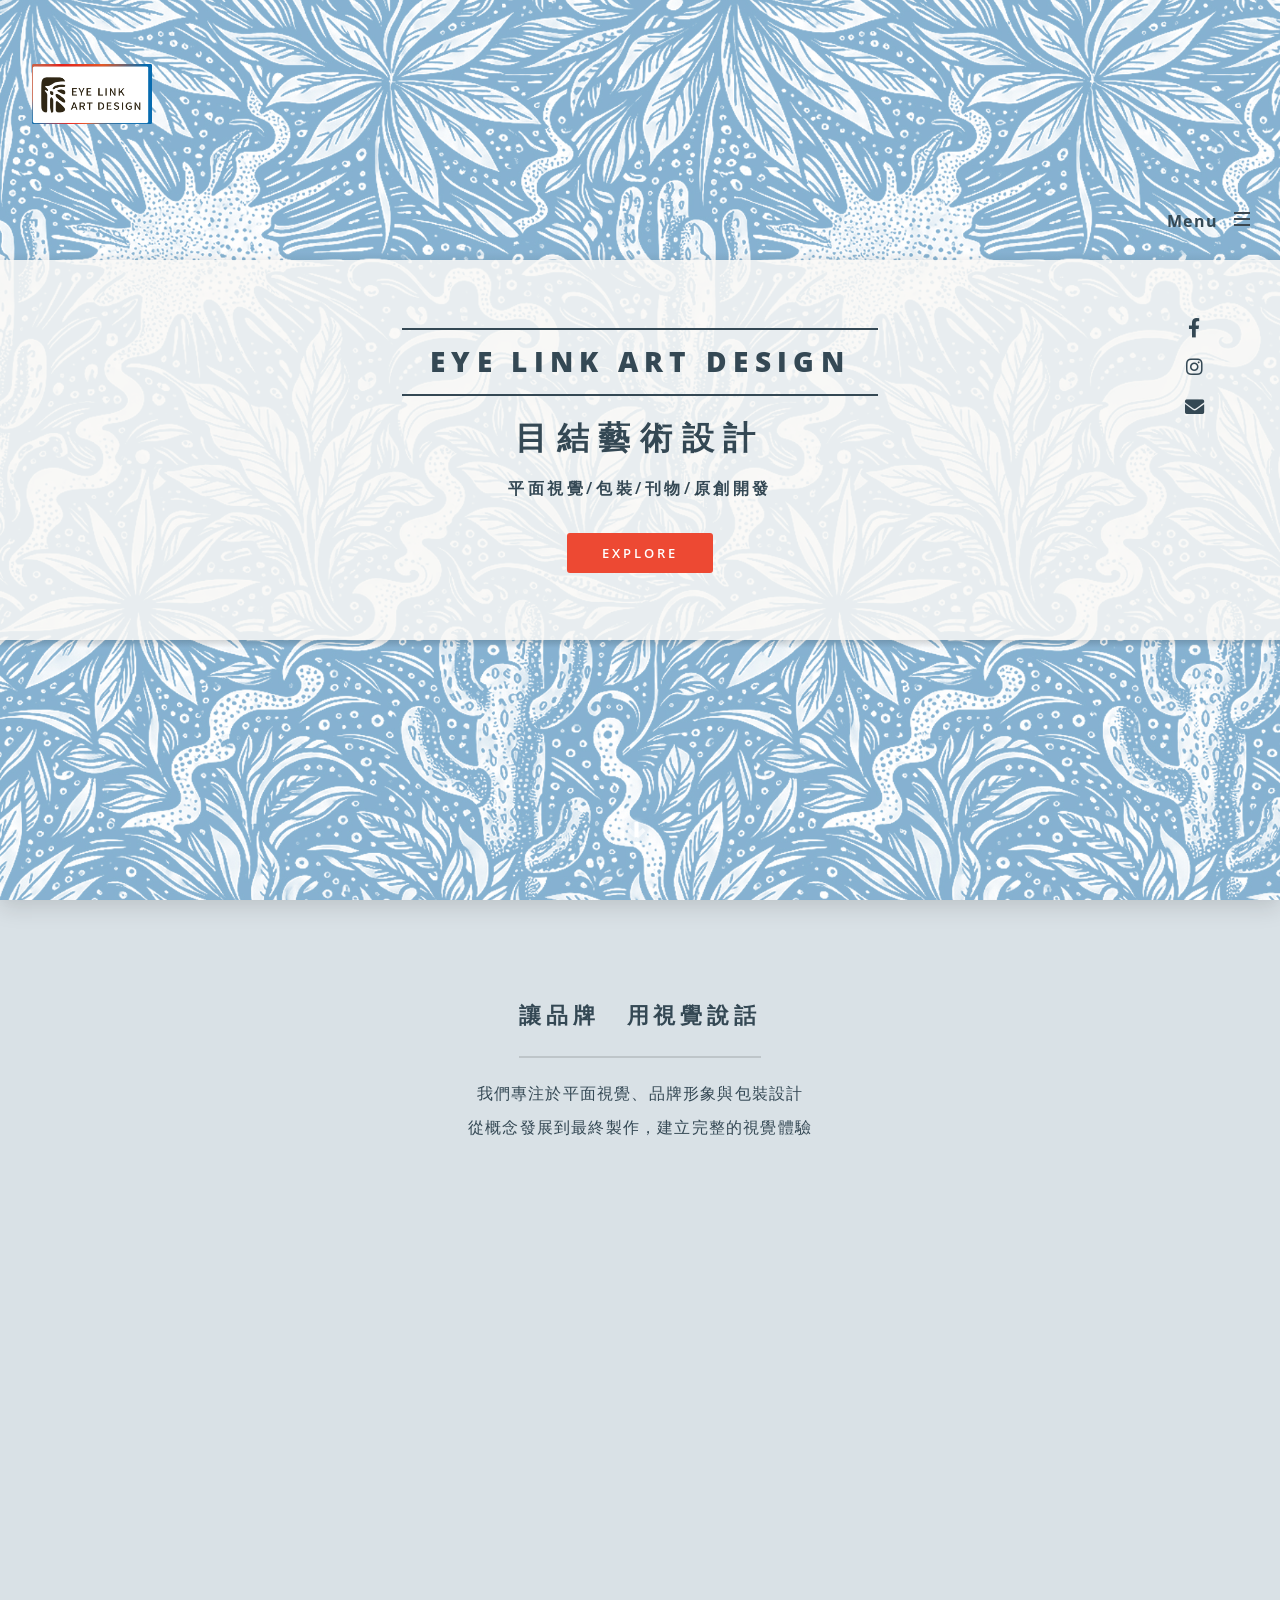
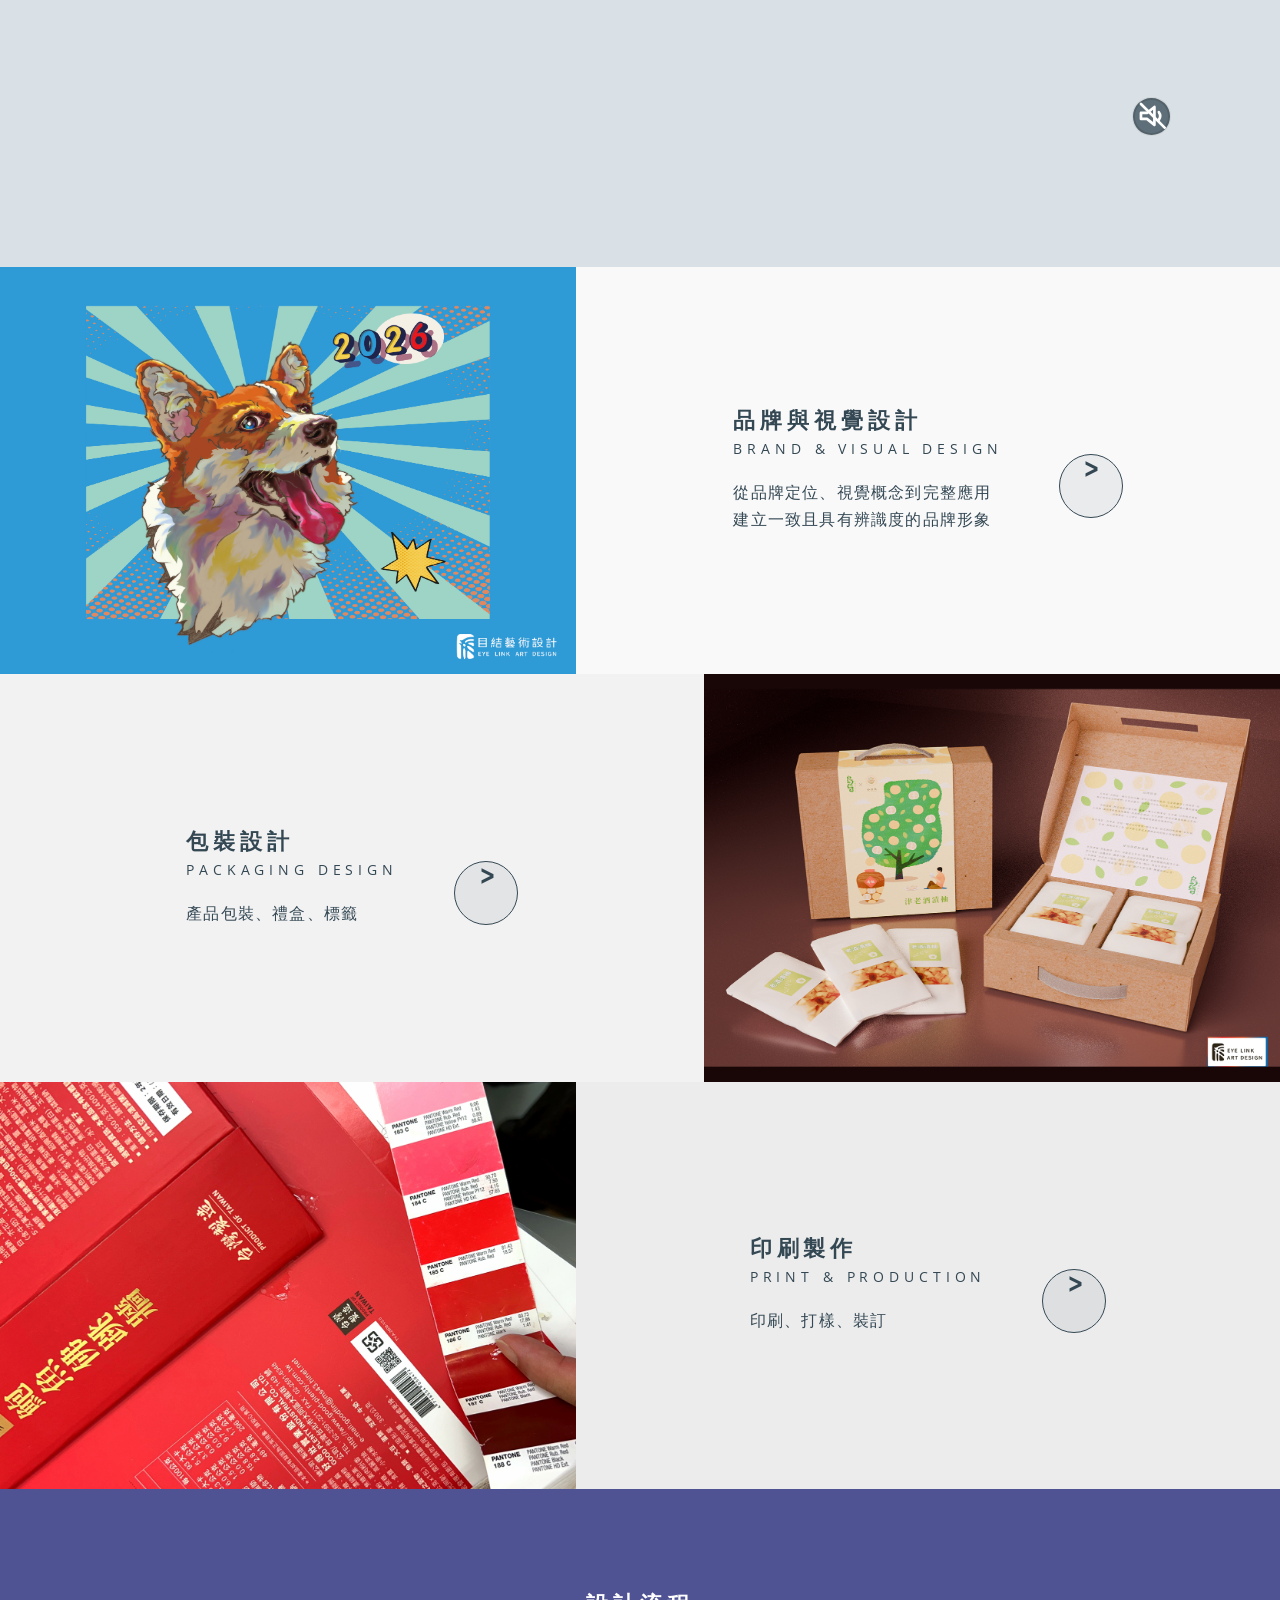
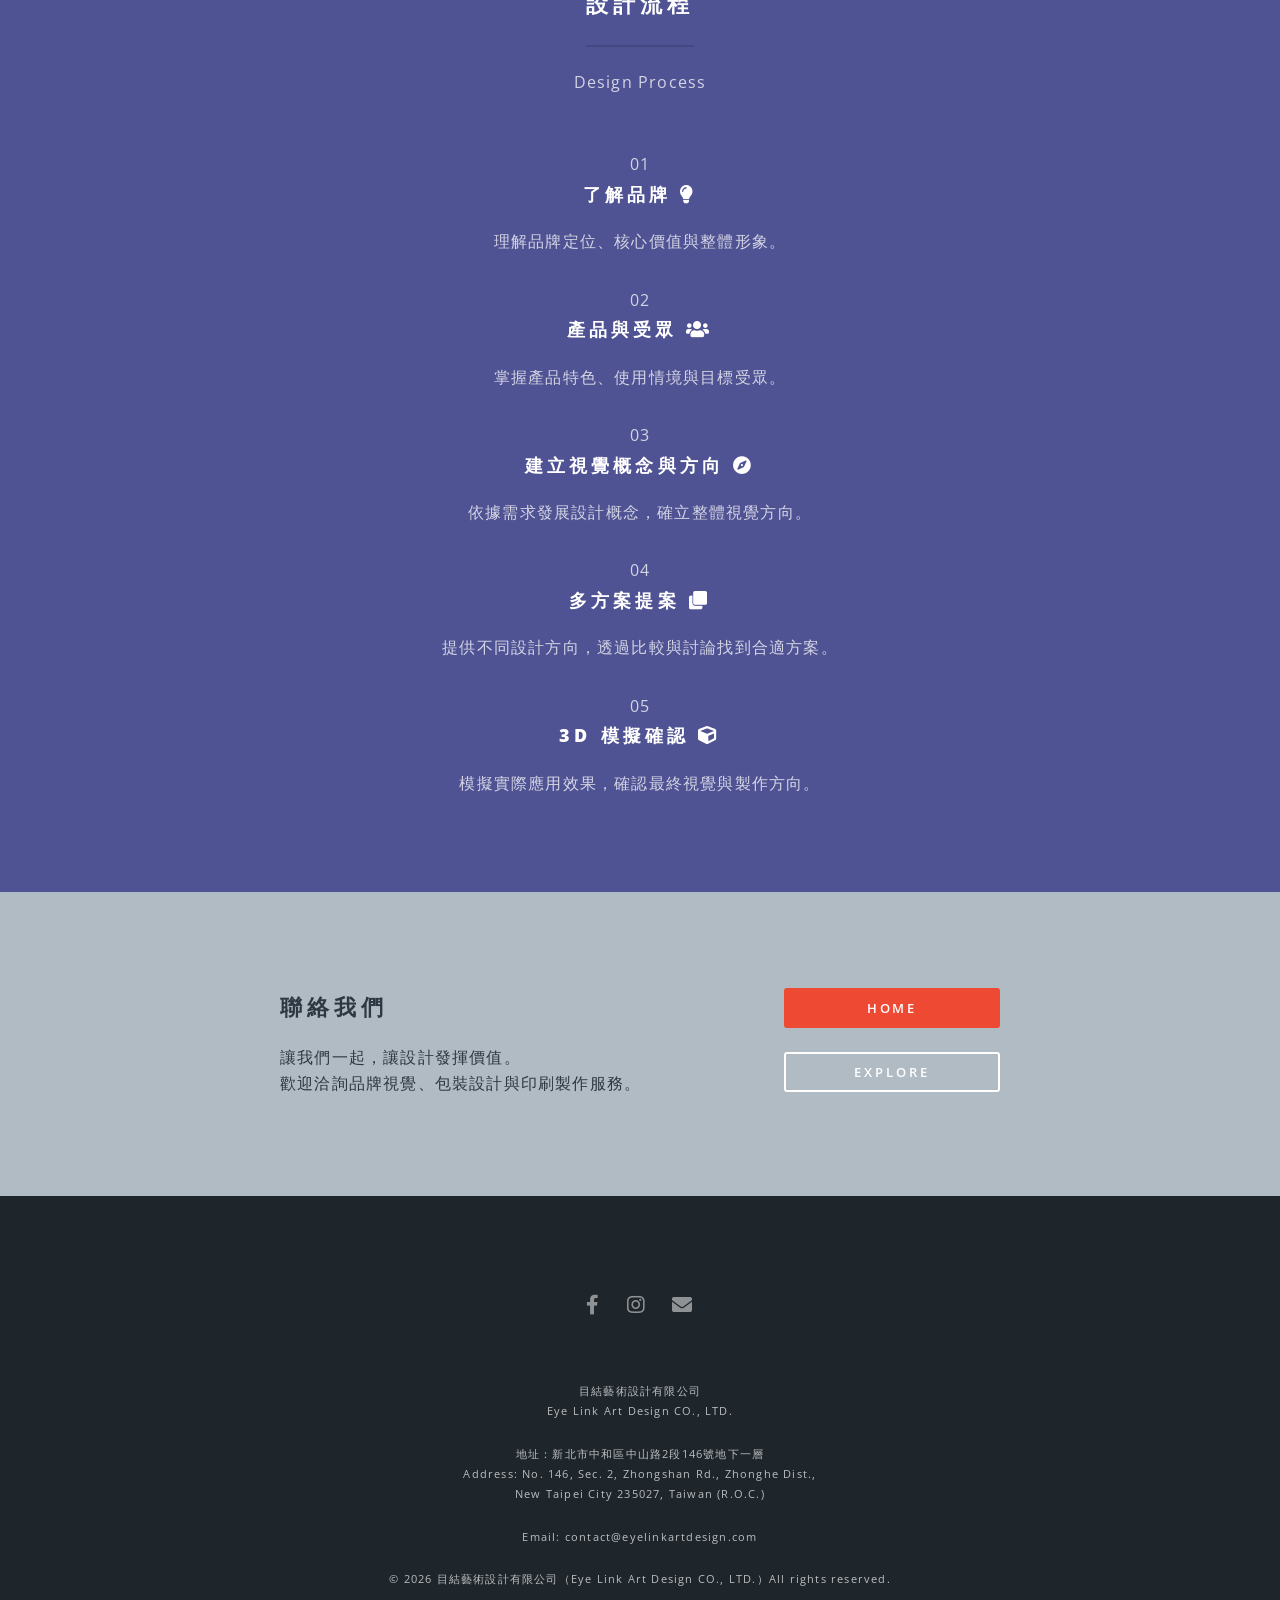
==== commit 8ab7164e: "Replace website with updated version" ====
--- a/index.html
+++ b/index.html
@@ -18,13 +18,13 @@
 			<div id="page-wrapper">
 
 				<!-- Header -->
+					<img class="logo-animation" src="images/logo.png" alt="Eye Link Art Design">
+
 					<header id="header" class="alt">
-						<img class="logo-animation" src="images/logo.png" alt="Eye Link Art Design">
 						<h1><a href="index.html">Eye Link Art Design</a></h1>
 						<nav id="nav">
 							<ul>
 								<li class="special">
-									<a href="#menu" class="menuToggle"><span>Menu</span></a>
 									<div id="menu">
 										<ul>
 											<li><a href="#banner">首頁</a></li>
@@ -39,19 +39,32 @@
 						</nav>
 					</header>
 
+					<a href="#menu" class="menuToggle"><span>Menu</span></a>
+
+						<div class="banner-social">
+							<ul class="icons">
+								<li><a href="https://www.facebook.com/profile.php?id=61561072405279&locale=zh_TW" class="icon brands fa-facebook-f"><span class="label">Facebook</span></a></li>
+								<li><a href="https://www.instagram.com/eyelinkartdesign/" class="icon brands fa-instagram"><span class="label">Instagram</span></a></li>
+								<li><a href="mailto:contact@eyelinkartdesign.com" class="icon solid fa-envelope"><span class="label">Email</span></a></li>
+							</ul>
+						</div>
+						
 				<!-- Banner -->
 					<section id="banner">
 					<div class="inner">
-							<h2>Eye Link Art Design</h2>
+							<h2>Eye Link Art Design
+								<span class="line-glow line-glow-top"></span>
+								<span class="line-glow line-glow-bottom"></span>
+							</h2>
 							<p>
 								<span class="banner-line">目結藝術設計</span>
 								<span class="banner-line">平面視覺/包裝/刊物/原創開發</span>
 							</p>	
 							<ul class="actions special">
-								<li><a href="#two" class="button primary">查看作品</a></li>
-							</ul>
-						</div>
-						<a href="#one" class="more scrolly">探索更多</a>
+								<li><a href="#two" class="button primary">EXPLORE</a></li>
+							</ul>
+						</div>
+						<a href="#one" class="more scrolly" aria-label="Explore"></a>
 					</section>
 
 				<!-- One -->
@@ -135,13 +148,13 @@
 							<div class="content">
 								<div class="service-text">
 								<h2>
-									刊物與印刷設計<br />
-									<span class="en-title">Editorial & Print Design</span>
+									印刷製作<br />
+									<span class="en-title">Print & Production</span>
 								</h2>	
-								<p>書籍、型錄、DM、年曆</p>
-								</div>
-
-								<a href="publication.html" class="service-arrow" aria-label="查看刊物與印刷設計作品">
+								<p>印刷、打樣、裝訂</p>
+								</div>
+
+								<a href="print.html" class="service-arrow" aria-label="查看刊物與印刷設計作品">
 									<span>˃</span>
 								</a>
 							</div>	
@@ -197,12 +210,15 @@
 					<section id="cta" class="wrapper style4">
 						<div class="inner">
 							<header>
-								<h2>Arcue ut vel commodo</h2>
-								<p>Aliquam ut ex ut augue consectetur interdum endrerit imperdiet amet eleifend fringilla.</p>
+								<h2>聯絡我們</h2>
+								 <p>
+									讓我們一起，讓設計發揮價值。<br />
+									歡迎洽詢品牌視覺、包裝設計與印刷製作服務。
+								</p>
 							</header>
 							<ul class="actions stacked">
-								<li><a href="#" class="button fit primary">Activate</a></li>
-								<li><a href="#" class="button fit">Learn More</a></li>
+								<li><a href="#" class="button fit primary">HOME</a></li>
+								<li><a href="#two" class="button fit">EXPLORE</a></li>
 							</ul>
 						</div>
 					</section>
@@ -210,10 +226,34 @@
 				<!-- Footer -->
 					<footer id="footer">
 						<ul class="icons">
-							<li><a href="#" class="icon brands fa-facebook-f"><span class="label">Facebook</span></a></li>
-							<li><a href="#" class="icon brands fa-instagram"><span class="label">Instagram</span></a></li>
-							<li><a href="#" class="icon solid fa-envelope"><span class="label">Email</span></a></li>
+							<li><a href="https://www.facebook.com/profile.php?id=61561072405279&locale=zh_TW" class="icon brands fa-facebook-f"><span class="label">Facebook</span></a></li>
+							<li><a href="https://www.instagram.com/eyelinkartdesign/" class="icon brands fa-instagram"><span class="label">Instagram</span></a></li>
+							<li><a href="mailto:contact@eyelinkartdesign.com" class="icon solid fa-envelope"><span class="label">Email</span></a></li>
 						</ul>
+
+						<!-- Company Information -->
+						 <div class="company-info">
+							<p>
+								目結藝術設計有限公司<br />
+								Eye Link Art Design CO., LTD.
+							</p>
+
+							<p>
+								地址：新北市中和區中山路2段146號地下一層<br />
+								Address: No. 146, Sec. 2, Zhongshan Rd., Zhonghe Dist.,<br />
+								New Taipei City 235027, Taiwan (R.O.C.)
+							</p>
+
+							<p>
+								Email: contact@eyelinkartdesign.com
+							</p>
+
+							<p>
+								© 2026 目結藝術設計有限公司（Eye Link Art Design CO., LTD.）All rights reserved.
+
+							</p>
+						</div>
+						
 					</footer>
 
 			</div>
--- a/assets/css/main.css
+++ b/assets/css/main.css
@@ -183,9 +183,9 @@
 
 		@media screen and (max-width: 736px) {
 
-			h2 {
-				font-size: 1.1em;
-				line-height: 1.65em;
+			#banner h2 {
+				font-size: 1.1em !important;
+				line-height: 2em !important;
 			}
 
 		}
@@ -2181,7 +2181,7 @@
 		display: -webkit-flex;
 		display: -ms-flex;
 		display: flex;
-		cursor: default;
+		cursor: inherit;
 		list-style: none;
 		margin-left: -1em;
 		padding-left: 0;
@@ -2299,7 +2299,7 @@
 /* Icons */
 
 	ul.icons {
-		cursor: default;
+		cursor: inherit;
 		list-style: none;
 		padding-left: 0;
 	}
@@ -3512,12 +3512,36 @@
 						text-transform: uppercase;
 					}
 
-						#header nav > ul > li > a.menuToggle {
+						.menuToggle {
 							outline: 0;
+							position: absolute;
+							top: 190px;
+							right: 30px;
+							z-index: 10001;
+							color: #344854 !important;
+							font-weight: 700;
+						}
+
+						.menuToggle span {
 							position: relative;
+							top: 18px;
 						}
 
-							#header nav > ul > li > a.menuToggle:after {
+						.menuToggle,
+						.menuToggle:hover,
+						.menuToggle:focus {
+							border-bottom: 0 !important;
+							text-decoration: none !important;
+						}
+
+						.menuToggle:before {
+							background-color: #344854 !important;
+							box-shadow:
+							0 0.5em 0 #344854,
+							0 1em 0 #344854;
+						}
+
+							.menuToggle:after {
 								background-image: url("images/bars.svg");
 								background-position: right center;
 								background-repeat: no-repeat;
@@ -3526,15 +3550,18 @@
 								height: 3.75em;
 								vertical-align: top;
 								width: 2em;
+								filter: brightness(0) saturate(100%) invert(28%) sepia(12%) saturate(700%) hue-rotate(160deg) brightness(85%) contrast(90%);
 							}
 
 							@media screen and (max-width: 736px) {
 
-								#header nav > ul > li > a.menuToggle {
+								.menuToggle {
 									padding: 0 1.5em;
+									top: 219px;
+									right: 1px;
 								}
 
-									#header nav > ul > li > a.menuToggle span {
+									.menuToggle span {
 										display: none;
 									}
 
@@ -3546,6 +3573,13 @@
 								padding: 0 0 0 1.5em;
 							}
 
+						}
+
+						/* 中等螢幕 */
+						@media screen and (min-width: 737px) and (max-width: 1200px) {
+							.menuToggle {
+								 top: 210px;
+							}
 						}
 
 					#header nav > ul > li:first-child {
@@ -3576,7 +3610,7 @@
 		-webkit-justify-content: center;
 		-ms-justify-content: center;
 		justify-content: center;
-		cursor: default;
+		cursor: inherit;
 		height: 100vh;
 		min-height: 35em;
 		overflow: hidden;
@@ -3589,28 +3623,39 @@
 			-webkit-transform: scale(1);
 			-ms-transform: scale(1);
 			transform: scale(1);
-			-moz-transition: -moz-transform 0.5s ease, opacity 0.5s ease;
-			-webkit-transition: -webkit-transform 0.5s ease, opacity 0.5s ease;
-			-ms-transition: -ms-transform 0.5s ease, opacity 0.5s ease;
-			transition: transform 0.5s ease, opacity 0.5s ease;
+			-moz-transition: -moz-transform 0.5s ease, opacity 0.5s ease, color 20s ease;
+			-webkit-transition: -webkit-transform 0.5s ease, opacity 0.5s ease, color 20s ease;
+			-ms-transition: -ms-transform 0.5s ease, opacity 0.5s ease, color 20s ease;
+			transition: transform 0.5s ease, opacity 0.5s ease, color 20s ease;
 			display: inline-block;
 			font-size: 1.75em;
 			opacity: 1;
 			padding: 0.35em 1em;
 			position: relative;
 			z-index: 1;
-		}
-
-			#banner h2:before, #banner h2:after {
-				-moz-transition: width 0.85s ease;
-				-webkit-transition: width 0.85s ease;
-				-ms-transition: width 0.85s ease;
-				transition: width 0.85s ease;
+			color: #fff;
+		}
+
+		body.is-preload #banner h2 {
+			color: #fff;
+		}
+
+		body:not(.is-preload) #banner h2 {
+			color: #344854;
+		}
+
+			#banner h2:before,
+			#banner h2:after {
+				-moz-transition: width 0.85s ease, background-color 20s ease;
+				-webkit-transition: width 0.85s ease, background-color 20s ease;
+				-ms-transition: width 0.85s ease, background-color 20s ease;
+				transition: width 0.85s ease, background-color 20s ease;
 				-moz-transition-delay: 0.25s;
 				-webkit-transition-delay: 0.25s;
 				-ms-transition-delay: 0.25s;
 				transition-delay: 0.25s;
-				background: #fff;
+
+				background: #344854;
 				content: '';
 				display: block;
 				height: 2px;
@@ -3618,6 +3663,11 @@
 				width: 100%;
 			}
 
+			body.is-preload #banner h2:before,
+			body.is-preload #banner h2:after {
+				background: #fff;
+			}
+
 			#banner h2:before {
 				top: 0;
 				left: 0;
@@ -3631,9 +3681,8 @@
 		#banner p {
 			letter-spacing: 0.225em;
 			text-transform: uppercase;
-			color: #ffffff;
+			color: #344854;
 			font-weight: 600;
-			text-shadow: 0 2px 6px rgba(55, 75, 85, 0.9);
 		}
 
 			#banner p a {
@@ -3678,14 +3727,14 @@
 				background-position: center;
 				background-repeat: no-repeat;
 				background-size: contain;
-				bottom: 4em;
+				bottom: 4.5em;
 				content: '';
 				display: block;
-				height: 1.5em;
+				height: 2em;
 				left: 50%;
 				margin: 0 0 0 -0.75em;
 				position: absolute;
-				width: 1.5em;
+				width: 2em;
 			}
 
 		#banner:after {
@@ -3709,6 +3758,12 @@
 			opacity: 0;
 		}
 
+		#banner {
+			 box-shadow:
+                0 10px 20px rgba(0, 0, 0, 0.10),
+                0 -10px 20px rgba(0, 0, 0, 0.10);
+	    }
+
 		@media screen and (max-width: 736px) {
 
 			#banner {
@@ -3729,6 +3784,21 @@
 					display: none;
 				}
 
+				#banner h2:before,
+				#banner h2:after {
+					height: 1.5px;
+				}
+
+				#banner p {
+					margin-top: 1em;
+				}
+
+		}
+		
+		@media screen and (min-width: 737px) {
+			#banner h2:after {
+				height: 2.2px;
+			}
 		}
 
 	body.is-preload #banner h2 {
@@ -3736,7 +3806,8 @@
 		-webkit-transform: scale(0.95);
 		-ms-transform: scale(0.95);
 		transform: scale(0.95);
-		opacity: 0;
+		opacity: 1;
+		color: #fff;
 	}
 
 		body.is-preload #banner h2:before, body.is-preload #banner h2:after {
@@ -3969,10 +4040,10 @@
 /* Landing */
 
 	body.landing #page-wrapper {
-		background-image: -moz-linear-gradient(top, rgba(0,0,0,0.2), rgba(0,0,0,0.2)), url("../../images/banner.jpg");
-		background-image: -webkit-linear-gradient(top, rgba(0,0,0,0.2), rgba(0,0,0,0.2)), url("../../images/banner.jpg");
-		background-image: -ms-linear-gradient(top, rgba(0,0,0,0.2), rgba(0,0,0,0.2)), url("../../images/banner.jpg");
-		background-image: linear-gradient(top, rgba(0,0,0,0.2), rgba(0,0,0,0.2)), url("../../images/banner.jpg");
+		background-image: url("../../images/banner.jpg");
+		background-image: url("../../images/banner.jpg");
+		background-image: url("../../images/banner.jpg");
+		background-image: url("../../images/banner.jpg");
 		background-attachment: fixed;
 		background-position: center center;
 		background-repeat: no-repeat;
@@ -3990,10 +4061,10 @@
 
 	body.is-mobile.landing #banner,
 	body.is-mobile.landing .wrapper.style4 {
-		background-image: -moz-linear-gradient(top, rgba(0,0,0,0.2), rgba(0,0,0,0.2)), url("../../images/banner.jpg");
-		background-image: -webkit-linear-gradient(top, rgba(0,0,0,0.2), rgba(0,0,0,0.2)), url("../../images/banner.jpg");
-		background-image: -ms-linear-gradient(top, rgba(0,0,0,0.2), rgba(0,0,0,0.2)), url("../../images/banner.jpg");
-		background-image: linear-gradient(top, rgba(0,0,0,0.2), rgba(0,0,0,0.2)), url("../../images/banner.jpg");
+		background-image: url("../../images/banner.jpg");
+		background-image: url("../../images/banner.jpg");
+		background-image: url("../../images/banner.jpg");
+		background-image: url("../../images/banner.jpg");
 		background-position: center center;
 		background-repeat: no-repeat;
 		background-size: cover;
@@ -4222,6 +4293,7 @@
 
 #banner p .banner-line:first-child {
     font-size: 2em;
+	letter-spacing: 0.30em;
 }
 
 #banner p .banner-line + .banner-line {
@@ -4233,8 +4305,46 @@
 }
 
 #banner .inner {
-    background: rgba(240, 244, 246, 0.8);
-    padding: 1.5em 3em;
+    background: rgba(249, 248, 246, 0.85);
+    padding: 3em 3em;
+	position: relative;
+}
+
+#banner .inner::before {
+    content: '';
+    position: absolute;
+    left: 0;
+    right: 0;
+    top: -8px;
+    height: 8px;
+    background: linear-gradient(
+        to bottom,
+        rgba(0, 0, 0, 0),
+        rgba(0, 0, 0, 0.05)
+    );
+    pointer-events: none;
+}
+
+#banner .inner::after {
+    content: '';
+    position: absolute;
+    left: 0;
+    right: 0;
+    bottom: -8px;
+    height: 8px;
+    background: linear-gradient(
+        to top,
+        rgba(0, 0, 0, 0),
+        rgba(0, 0, 0, 0.15)
+    );
+    pointer-events: none;
+}
+
+#banner .inner h2,
+#banner .inner p,
+#banner .inner .actions {
+    position: relative;
+    top: 20px;
 }
 
 @media screen and (max-width: 736px) {
@@ -4242,6 +4352,11 @@
     #banner .inner {
         margin-left: -3em;
         margin-right: -3em;
+    }
+
+	#banner {
+		height: 75vh;
+		min-height: 0;
     }
 
 }
@@ -4261,11 +4376,277 @@
 
 body:not(.is-preload) .logo-animation {
     opacity: 1;
-    transition: opacity 10s ease;
+    transition: opacity 2s ease-out;
+	transition-delay: 3s;
 }
 
 @media screen and (max-width: 736px) {
     .logo-animation {
-        width: 65px;
+        width: 80px;
+		left: 2.7em;
+        top: 6em;
     }
+}
+
+html,
+body,
+a,
+button,
+input,
+select,
+textarea,
+[role="button"] {
+    cursor: url("../../images/cursor.png") 16 16, auto !important;
+}
+
+body.is-preload .menuToggle {
+    opacity: 0;
+}
+
+body:not(.is-preload) .menuToggle {
+    opacity: 1;
+    transition: opacity 2s ease;
+    transition-delay: 3.5s;
+}
+
+.menuToggle:hover {
+    color: #fff !important;
+}
+
+.menuToggle:hover:before {
+    background-color: #fff !important;
+    box-shadow:
+        0 0.5em 0 #fff,
+        0 1em 0 #fff;
+}
+
+.menuToggle:hover:after {
+    filter: brightness(0) invert(1);
+}
+
+.banner-social {
+    position: absolute;
+    top: 315px;
+    right: 30px;
+    z-index: 10001;
+	transform: translateX(-30px);
+}
+
+.banner-social .icons {
+    display: flex;
+    flex-direction: column;
+    align-items: center;
+    gap: 12px;
+    margin: 0;
+    padding: 0;
+}
+
+.banner-social .icons a {
+    color: #344854 !important;
+}
+
+.banner-social .icons a:hover {
+    color: #fff !important;
+}
+
+.banner-social .icons a {
+    font-size: 1.2em;
+}
+
+body.is-preload .banner-social {
+    opacity: 0;
+}
+
+body:not(.is-preload) .banner-social {
+    opacity: 1;
+    transition: opacity 2s ease;
+    transition-delay: 3.5s;
+}
+
+.banner-social .fa-envelope {
+    position: relative;
+    left: -7.5px;
+}
+
+@media screen and (max-width: 736px) {
+    .banner-social {
+		display: none;
+    }
+
+	.banner-social .icons a {
+		font-size: 1em;
+	}
+}
+
+/* ========================================
+   Banner 黑線上的移動十字光點
+   保留原本黑線，不加入虛線
+======================================== */
+
+#banner h2 .line-glow {
+    position: absolute;
+    width: 36px;
+    height: 24px;
+    z-index: 2;
+    pointer-events: none;
+    opacity: 0;
+
+    background:
+        linear-gradient(
+            to bottom,
+            transparent 0%,
+            rgba(255, 255, 255, 0.5) 30%,
+            #ffffff 50%,
+            rgba(255, 255, 255, 0.5) 70%,
+            transparent 100%
+        ) center / 5px 100% no-repeat,
+        linear-gradient(
+            to right,
+            transparent 0%,
+            rgba(255, 255, 255, 0.4) 25%,
+            #ffffff 50%,
+            rgba(255, 255, 255, 0.4) 75%,
+            transparent 100%
+        ) center / 100% 5px no-repeat;
+
+    filter:
+        drop-shadow(0 0 2px #ffffff)
+        drop-shadow(0 0 5px rgba(255, 255, 255, 0.8));
+}
+
+/* 上方光點 */
+#banner h2 .line-glow-top {
+    top: -11.5px;
+    animation: glow-top-move 21s infinite;
+}
+
+/* 下方光點 */
+#banner h2 .line-glow-bottom {
+    bottom: -11.5px;
+    animation: glow-bottom-move 21s infinite;
+}
+
+
+/* ========================================
+   上方：左 → 右
+======================================== */
+
+@keyframes glow-top-move {
+    /* 起始：左側 */
+    0% {
+        left: 0%;
+        opacity: 0;
+    }
+
+    /* 光點出現 */
+    3% {
+        opacity: 1;
+		transform: scale(1);
+    }
+
+    /* 快速通過大部分路程 */
+    15% {
+        left: 85%;
+        opacity: 1;
+        animation-timing-function: cubic-bezier(0.8, 0, 0.2, 1);
+		transform: scale(1.2);
+    }
+
+    /* 減速抵達右端 */
+    20% {
+        left: 100%;
+        opacity: 0;
+		transform: scale(1.6);
+    }
+
+    /* 等待下一階段 */
+    100% {
+        left: 0%;
+        opacity: 0;
+    }
+}
+
+
+/* ========================================
+   下方：右 → 左
+======================================== */
+
+@keyframes glow-bottom-move {
+    /* 起始：隱藏 */
+    0% {
+        right: 0%;
+        opacity: 0;
+    }
+
+    /* 等待上方光點完成第一段 */
+    30% {
+        right: 0%;
+        opacity: 0;
+    }
+
+    /* 光點出現 */
+    33% {
+        opacity: 1;
+		transform: scale(1);
+    }
+
+    /* 快速移動 */
+    45% {
+        right: 85%;
+        opacity: 1;
+        animation-timing-function: cubic-bezier(0.8, 0, 0.2, 1);
+		transform: scale(1.2);
+    }
+
+    /* 減速抵達左端 */
+    50% {
+        right: 100%;
+        opacity: 0;
+		transform: scale(1.6);
+    }
+
+    /* 等待雙光點階段 */
+    100% {
+        right: 0%;
+        opacity: 0;
+    }
+}
+
+/* Contact section: semi-transparent background */
+#cta {
+    background-color: rgba(205, 216, 224, 0.82) !important;
+}
+
+/* CTA：手機版半透明淺灰藍背景 */
+@media screen and (max-width: 736px) {
+    body.is-mobile.landing #cta.wrapper.style4 {
+        background-image:
+            linear-gradient(
+                rgba(205, 216, 224, 0.82),
+                rgba(205, 216, 224, 0.82)
+            ),
+            url("../../images/banner.jpg") !important;
+
+        background-position: center center;
+        background-repeat: no-repeat;
+        background-size: cover;
+    }
+
+    body.is-mobile.landing #cta.wrapper.style4 header p {
+        color: #2e3842 !important;
+    }
+}
+
+/* Contact section text */
+#cta header h2,
+#cta header p {
+    color: #2e3842 !important;
+}
+
+.company-info {
+    padding: 2em 1.5em;
+    text-align: center;
+    font-size: 0.7em;
+    line-height: 1.8;
+    color: rgba(255, 255, 255, 0.7);
 }
